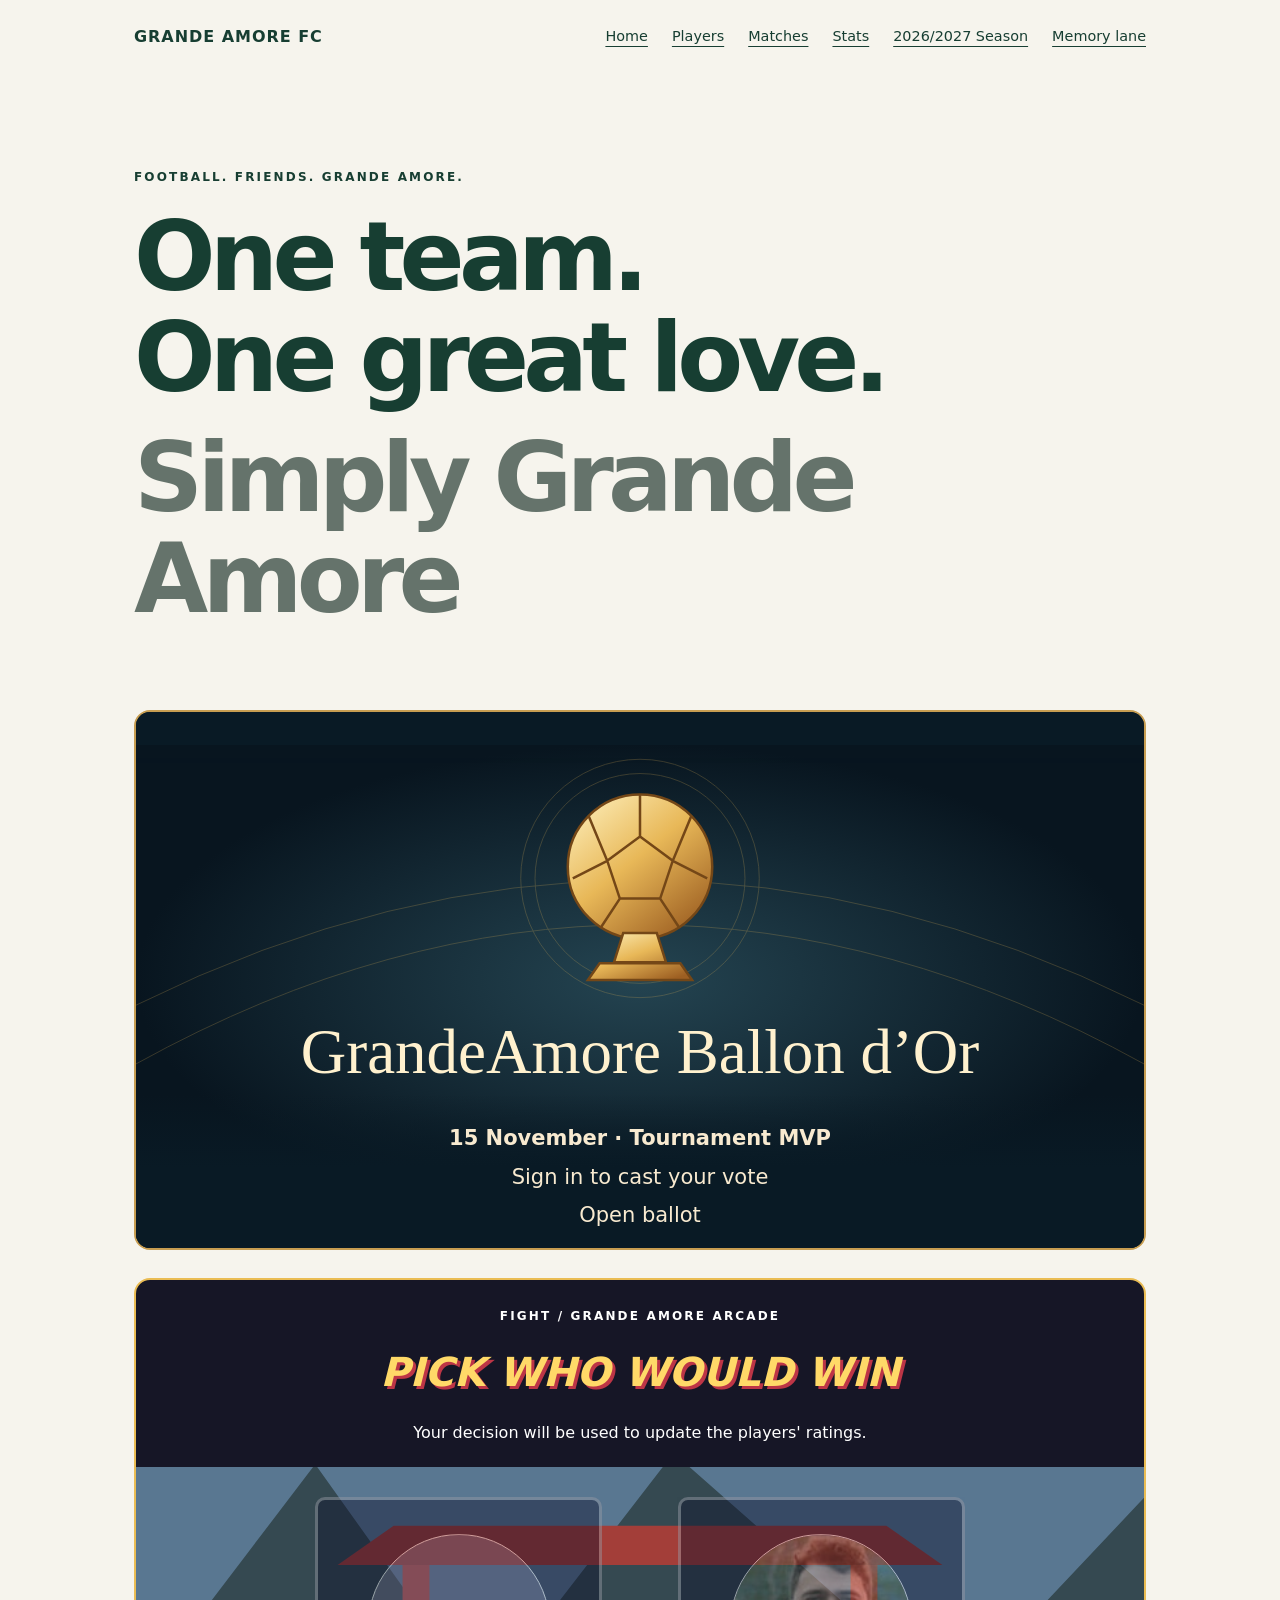
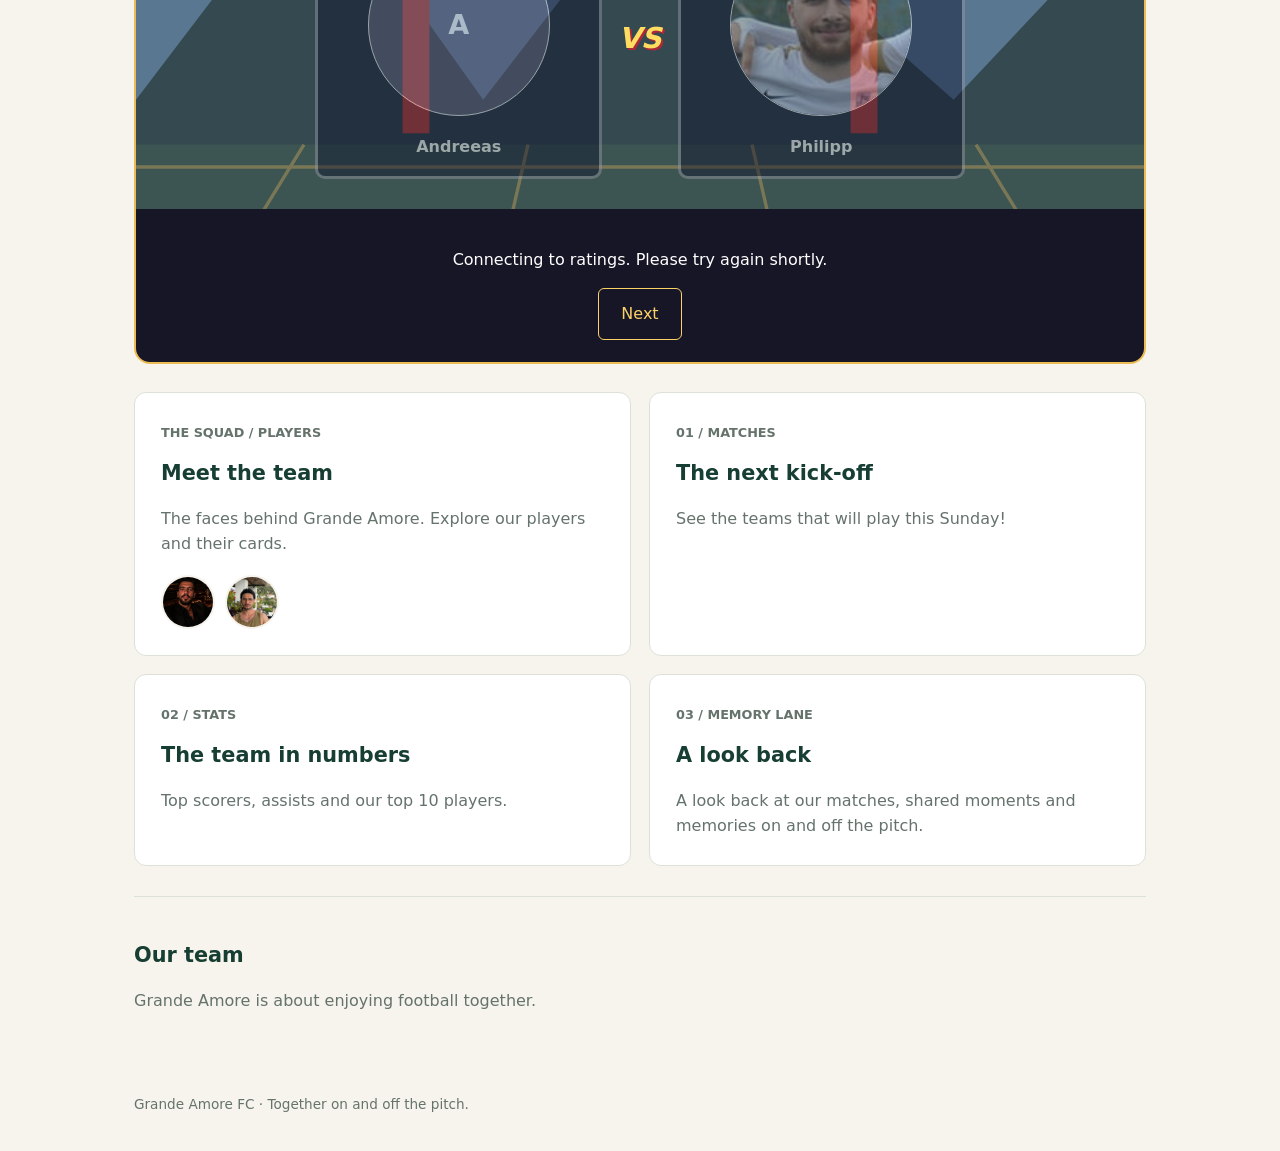
==== index.html @ 07f45f39 "Record November 15 results and apply approved tournament Elo once" ====
<!doctype html>
<html lang="en">
<head>
  <meta charset="utf-8">
  <meta name="viewport" content="width=device-width, initial-scale=1">
  <meta name="description" content="Grande Amore football team — our home for matches, player stats and team news.">
  <title>Grande Amore | Football Team</title>
  <style>
    :root { color-scheme: light; --green: #173e32; --cream: #f6f4ed; --muted: #65736b; }
    * { box-sizing: border-box; }
    body { margin: 0; background: var(--cream); color: var(--green); font-family: system-ui, sans-serif; line-height: 1.6; }
    header, main, footer { max-width: 1060px; margin: auto; padding: 24px; }
    header { display: flex; justify-content: space-between; align-items: center; gap: 20px; }
    .brand { font-weight: 800; letter-spacing: .06em; text-decoration: none; }
    nav { display: flex; gap: 24px; }
    a { color: inherit; text-underline-offset: 5px; }
    nav a { font-size: .9rem; }
    .hero { padding: 70px 0 60px; }
    .eyebrow { text-transform: uppercase; letter-spacing: .18em; font-size: .75rem; font-weight: 700; }
    h1 { font-size: clamp(3rem, 8vw, 6rem); line-height: 1.05; letter-spacing: -.06em; margin: 20px 0; }
    .intro { color: var(--muted); font-size: clamp(3rem, 8vw, 6rem); line-height: 1.05; letter-spacing: -.06em; font-weight: 700; margin: 20px 0; }
    .button { display: inline-block; padding: 12px 22px; background: var(--green); color: white; border-radius: 6px; text-decoration: none; margin-top: 16px; }
    .cards { display: grid; grid-template-columns: repeat(2, minmax(0, 1fr)); gap: 18px; }
    .home-player-photos { display: flex; gap: 10px; margin-top: 18px; }
    .home-player-photos img { width: 54px; height: 54px; border-radius: 50%; object-fit: cover; border: 2px solid var(--cream); }
    article { padding: 26px; background: white; border: 1px solid #dce2d9; border-radius: 12px; scroll-margin-top: 24px; }
    .card-link { display: block; padding: 26px; background: white; border: 1px solid #dce2d9; border-radius: 12px; text-decoration: none; }
    .card-link:hover { border-color: var(--green); }
    .card-link p { color: var(--muted); margin-bottom: 0; }
    h2 { margin: 12px 0; font-size: 1.3rem; }
    article p { color: var(--muted); margin-bottom: 0; }
    .number { font-size: .8rem; font-weight: 700; color: var(--muted); }
    .team { margin-top: 30px; padding: 30px 0; border-top: 1px solid #dce2d9; }
    .team p { color: var(--muted); max-width: 650px; }
    footer { font-size: .85rem; color: var(--muted); padding-top: 10px; padding-bottom: 35px; }
    a:focus-visible { outline: 3px solid #b17f25; outline-offset: 5px; }
    @media (max-width: 650px) { header { flex-direction: column; align-items: flex-start; } .hero { padding: 35px 0; } .cards { grid-template-columns: 1fr; } nav { gap: 20px; } }
    .stats-grid { display: grid; grid-template-columns: repeat(2, minmax(0, 1fr)); gap: 20px; margin-bottom: 50px; }
    .stats-grid > article { min-width: 0; }
    .goals-list { display: grid; gap: 9px; }
    .goal-row.player-card { display: flex; align-items: center; gap: 12px; padding: 10px 14px; border-radius: 10px; text-align: left; }
    .goal-photo { width: 44px; height: 44px; flex-shrink: 0; border-radius: 50%; overflow: hidden; display: grid; place-items: center; background: #ffffff80; font-weight: 700; }
    .goal-photo { grid-template-columns: minmax(0, 1fr); grid-template-rows: minmax(0, 1fr); }
    .goal-photo img { display: block; min-width: 0; min-height: 0; width: 100%; height: 100%; object-fit: cover; }
    .goal-name { min-width: 0; overflow-wrap: anywhere; font-weight: 700; }
    .goal-count { margin-left: auto; white-space: nowrap; font-weight: 700; }
    .mvp-panel { grid-column: 1 / -1; }
    .table-wrap { overflow-x: auto; margin-top: 24px; }
    table { width: 100%; border-collapse: collapse; text-align: left; }
    th { color: var(--muted); font-size: .75rem; text-transform: uppercase; letter-spacing: .06em; }
    th, td { padding: 14px 10px; border-bottom: 1px solid #dce2d9; }
    td .stars { white-space: nowrap; }
    .season-panel { max-width: 592px; margin: 24px 0 50px; padding: 0 12px 12px; background: white; border: 1px solid #dce2d9; border-radius: 12px; }
    .season-table { table-layout: fixed; }
    .season-table th, .season-table td { padding: 10px 6px; }
    .season-table th:first-child { width: 48px; }
    .season-table th:nth-child(2) { width: 192px; }
    .season-table td:nth-child(n+3), .season-table th:nth-child(n+3) { text-align: center; font-variant-numeric: tabular-nums; }
    .season-table td:nth-child(3) { font-weight: 800; }
    .season-table tbody tr:first-child { background: #f6efd9; }
    .season-player { display: flex; align-items: center; gap: 8px; border: 0; padding: 0; background: transparent; color: inherit; font: inherit; font-weight: 700; text-align: left; cursor: pointer; }
    .season-player:hover { text-decoration: underline; text-underline-offset: 4px; }
    .season-player { width: 100%; min-width: 0; }
    .season-player > span:last-child { min-width: 0; overflow-wrap: anywhere; }
    @media (max-width: 650px) {
      .season-panel { padding: 0 6px 10px; }
      .season-table th, .season-table td { padding: 10px 3px; font-size: .75rem; letter-spacing: 0; }
      .season-table th { font-size: .5rem; padding-left: 1px; padding-right: 1px; }
      .season-table th:first-child { width: 10%; }
      .season-table th:nth-child(2) { width: 36%; }
      .season-table th:nth-child(n+3) { width: 13%; }
      .season-table th:nth-child(5) { width: 15%; }
      .season-player { gap: 5px; }
      .season-player .mvp-photo { width: 28px; height: 28px; }
    }
    .elo-adjustment { white-space: nowrap; font-weight: 700; }
    .elo-gain { color: #18743c; }
    .elo-loss { color: #b83232; }
    .elo-neutral { color: #666; }
    .mvp-name { font-weight: 700; }
    .mvp-identity { display: flex; align-items: center; gap: 12px; }
    .mvp-photo { width: 42px; height: 42px; flex-shrink: 0; border-radius: 50%; overflow: hidden; display: grid; place-items: center; background: #d8dfe3; color: #233b34; }
    .mvp-photo { grid-template-columns: minmax(0, 1fr); grid-template-rows: minmax(0, 1fr); }
    .mvp-photo img { display: block; min-width: 0; min-height: 0; width: 100%; height: 100%; object-fit: cover; }
    .mvp-name .legendary-badge { margin: 0 0 0 8px; }
    @media (max-width: 650px) { .stats-grid { grid-template-columns: 1fr; } }
    .match-date { display: inline-block; padding: 8px 14px; border: 1px solid #dce2d9; border-radius: 30px; background: white; font-weight: 700; }
    .match-teams { display: grid; grid-template-columns: repeat(2, minmax(0, 1fr)); gap: 24px; margin: 30px 0 50px; }
    .match-result-caption { padding: 12px 16px; background: white; border: 1px solid #dce2d9; border-radius: 12px 12px 0 0; font-weight: 800; text-align: center; }
    .match-team-figure { margin: 0; min-width: 0; }
    .match-team-figure a, .match-team-figure img { display: block; width: 100%; }
    .match-team-figure img { height: auto; border-radius: 12px; }
    .match-team { --team-color: #f5d478; padding: 0; overflow: hidden; }
    .match-team-2 { --team-color: #a3d7ff; }
    .match-team-3 { --team-color: #f5aaa7; }
    .match-team-4 { --team-color: #d0b6ff; }
    .match-team-heading { padding: 20px 24px; display: grid; grid-template-columns: minmax(0, 1fr) auto minmax(0, 1fr); align-items: center; gap: 12px; border-top: 5px solid var(--team-color); }
    .match-team-heading h2 { margin: 0; }
    .match-points { grid-column: 2; text-align: center; font-size: 1.8rem; font-weight: 800; white-space: nowrap; }
    .match-team-champions .match-team-heading { border-top: 0; }
    .match-champions { padding: 14px 24px; background: var(--team-color); color: #39231f; text-align: center; font-size: 1.35rem; font-weight: 800; letter-spacing: .04em; }
    .match-average { grid-column: 3; justify-self: end; min-width: 0; text-align: right; line-height: 1.4; }
    .match-average .stars { display: inline; margin: 0 6px 0 0; color: #9a7023; }
    .match-average > span:last-child { display: block; font-size: .7rem; color: var(--muted); margin-top: 5px; }
    .match-pitch { position: relative; isolation: isolate; min-height: 560px; padding: 24px 16px; display: flex; flex-direction: column; justify-content: space-between; gap: 20px; color: white; background: repeating-linear-gradient(180deg, #265c43 0, #265c43 70px, #2b654a 70px, #2b654a 140px); }
    .match-pitch::before { content: ''; position: absolute; inset: 12px; border: 1px solid #ffffff60; z-index: -1; }
    .match-pitch::after { content: ''; position: absolute; bottom: 12px; left: 30%; width: 40%; height: 95px; border: 1px solid #ffffff60; border-bottom: 0; z-index: -1; }
    .pitch-center { position: absolute; top: 50%; left: 12px; right: 12px; height: 1px; background: #ffffff60; z-index: -1; }
    .pitch-center::after { content: ''; position: absolute; width: 100px; height: 100px; border: 1px solid #ffffff60; border-radius: 50%; left: 50%; top: 50%; transform: translate(-50%, -50%); }
    .pitch-row { display: flex; justify-content: space-evenly; align-items: flex-start; gap: 6px; }
    .pitch-player { width: 120px; min-width: 0; text-align: center; line-height: 1.25; }
    .match-portrait { display: grid; place-items: center; width: 48px; height: 48px; transform: translateY(-8px) scale(1.56); margin: 0 auto 7px; border: 3px solid var(--metal, #d8dfe3); border-radius: 50%; background: #173e32; font-weight: 800; }
    .match-portrait { padding: 0; color: white; font-family: inherit; }
    .match-portrait:focus-visible { outline: 2px solid white; outline-offset: 3px; }
    .match-photo { position: relative; width: 48px; margin: 0 auto; }
    .match-captain { position: absolute; top: 23px; right: -27px; z-index: 1; width: 23px; padding: 1px 0; border: 2px solid #b28b2c; border-radius: 5px; background: #ffe082; color: #302812; font-size: .7rem; font-weight: 800; line-height: 1.15; pointer-events: none; }
    .match-archive { margin: 0 0 40px; }
    .match-archive h2 { margin-bottom: 12px; }
    .match-archive-figure { margin: 20px 0; overflow-x: auto; }
    .match-archive-figure img { display: block; width: 100%; min-width: 760px; height: auto; border-radius: 12px; }
    .match-archive-lineups { max-width: 800px; margin: 20px 0; overflow-x: auto; }
    .match-archive-lineups .match-teams { grid-template-columns: repeat(2, minmax(0, 1fr)); min-width: 540px; gap: 12px; margin: 0; }
    .match-archive-lineups .match-team-heading { padding: 10px 12px; grid-template-columns: 1fr auto; }
    .match-archive-lineups .match-team-heading h2,
    .match-archive-lineups .match-points { font-size: 1rem; }
    .match-archive-lineups .match-champions { padding: 6px; font-size: .85rem; }
    .match-archive-lineups .match-pitch { min-height: 345px; padding: 20px 12px; gap: 12px; }
    .match-archive-lineups .match-portrait { width: 34px; height: 34px; transform: none; margin-bottom: 4px; }
    .match-archive-lineups .match-player-name { font-size: .72rem; }
    .match-portrait img { width: 100%; height: 100%; object-fit: cover; border-radius: 50%; }
    .match-player-name { display: block; font-size: .8rem; font-weight: 700; overflow-wrap: anywhere; }
    .pitch-player .stars { margin: 5px 0; color: #ffe097; font-size: .75rem; letter-spacing: .03em; white-space: nowrap; }
    .match-position { display: block; color: #e0ece3; font-size: .62rem; }
    @media (max-width: 760px) { .match-teams { grid-template-columns: 1fr; } }
    @media (max-width: 380px) { .match-team-heading { padding: 16px 12px; } .match-average .stars { display: block; } .match-pitch { padding: 24px 10px; } }
    @media (max-width: 650px) {
      header, main, footer { padding-left: 16px; padding-right: 16px; }
      nav { gap: 4px 16px; }
      nav a { display: inline-flex; align-items: center; min-height: 44px; }
      .squad-heading h1 { overflow-wrap: anywhere; }
      .match-team-heading h2 { flex-shrink: 0; }
      .match-average { min-width: 0; }
      .match-average .stars { display: block; margin-right: 0; }
      .pitch-player { flex: 0 1 120px; }
    }
    .memory-gallery { margin: 0 0 40px; background: white; border: 1px solid #dce2d9; border-radius: 16px; overflow: hidden; }
    .memory-frame { width: 100%; border: 0; padding: 0; cursor: zoom-in; background: #10261e; height: clamp(260px, 55vw, 570px); display: flex; align-items: center; justify-content: center; }
    .memory-frame img { width: 100%; height: 100%; object-fit: contain; }
    .memory-gallery figcaption { display: flex; justify-content: space-between; align-items: center; gap: 16px; padding: 20px 24px; }
    .memory-gallery time { font-weight: 700; }
    .memory-source { display: block; color: var(--muted); }
    .memory-controls { display: flex; flex-wrap: wrap; justify-content: center; gap: 12px; padding: 0 16px 24px; }
    .memory-controls button { border: 1px solid #dce2d9; border-radius: 6px; background: var(--cream); color: var(--green); padding: 10px 16px; }
    .visually-hidden { position: absolute; width: 1px; height: 1px; padding: 0; overflow: hidden; clip-path: inset(50%); white-space: nowrap; }
    .ballot { margin-bottom: 28px; border: 2px solid #c79d51; border-radius: 16px; overflow: hidden; background: #091a25; color: #f8ead0; }
    .award-card { display: block; width: 100%; padding: 0; border: 0; color: inherit; background: transparent; text-align: left; cursor: pointer; }
    .award-card img { display: block; width: 100%; }
    .home-feature-stage { aspect-ratio: 2 / 1; position: relative; background: #091a25; }
    .home-feature-stage > .award-card, .home-feature-stage > .feature-video-open { width: 100%; height: 100%; }
    .home-feature-stage img, .home-feature-stage video { display: block; width: 100%; height: 100%; object-fit: contain; }
    .feature-video-open { border: 0; padding: 0; background: #091a25; position: relative; color: #fff; }
    .feature-video-hint { position: absolute; bottom: 10px; left: 12px; background: #091a25dc; padding: 6px 10px; border-radius: 20px; font-size: .75rem; pointer-events: none; }
    .feature-next { position: absolute; bottom: 10px; right: 12px; z-index: 1; border: 1px solid #c79d5160; border-radius: 20px; padding: 6px 12px; background: #091a25dc; color: #f8ead0; font: inherit; font-size: .75rem; }
    .feature-next:hover { background: #173b35; }
    .ballot button:focus-visible { outline: 3px solid #f3cd81; outline-offset: -4px; }
    dialog.reveal-dialog { width: min(1100px, calc(100% - 24px)); max-width: 1100px; background: #091a25; padding: 48px 12px 12px; box-sizing: border-box; }
    .reveal-dialog video { display: block; width: 100%; max-height: calc(100dvh - 100px); }
    .reveal-dialog .close { color: #091a25; z-index: 1; }
    @media (max-width: 650px) {
      .home-feature-stage.showing-players { aspect-ratio: 9 / 16; }
      dialog.reveal-dialog { width: min(calc(100% - 24px), calc((100dvh - 80px) * 9 / 16 + 24px)); }
    }
    dialog.award-results-dialog { width: min(640px, calc(100% - 32px)); padding: 30px; box-sizing: border-box; background: #091a25; color: #f8ead0; }
    .award-results-dialog .close { color: #f8ead0; }
    @media (max-width: 650px) { dialog.award-results-dialog { padding: 24px 18px; } .award-results-dialog .ballot-result-row { gap: 8px; font-size: .85rem; } }
    .ballot-banner img { width: 100%; display: block; }
    .ballot-body { padding: 26px; text-align: center; }
    .ballot-body h2 { font-size: clamp(1.5rem, 4vw, 2rem); }
    .ballot-clock { padding: 16px; margin: 20px 0; background: #ffffff09; border: 1px solid #c79d5140; border-radius: 10px; }
    #ballot-countdown { font-size: clamp(1.3rem, 4vw, 2rem); font-weight: 800; font-variant-numeric: tabular-nums; color: #f3cd81; }
    .ballot-clock p { margin: 8px 0 0; font-size: .85rem; }
    .ballot-teams { display: grid; grid-template-columns: repeat(2, minmax(0, 1fr)); gap: 18px; text-align: left; }
    .ballot-team { border: 1px solid #ffffff25; padding: 16px; border-radius: 12px; }
    .ballot-team h3 { margin: 0 0 14px; border-bottom: 3px solid var(--ballot-color); padding-bottom: 8px; }
    .ballot-candidates { display: grid; gap: 8px; }
    .ballot-candidate { display: flex; align-items: center; gap: 12px; padding: 8px 12px; width: 100%; border: 2px solid transparent; border-radius: 8px; color: inherit; background: #ffffff09; text-align: left; }
    .ballot-candidate[aria-pressed="true"] { border-color: #f3cd81; background: #c79d5125; }
    .ballot-avatar { width: 46px; height: 46px; border-radius: 50%; flex-shrink: 0; display: grid; place-items: center; background: #ffffff18; overflow: hidden; }
    .ballot-avatar img { width: 100%; height: 100%; object-fit: cover; }
    .ballot-candidate:disabled { cursor: default; }
    .ballot-results-toggle { display: block; margin: 20px auto; padding: 10px 16px; border: 1px solid #c79d51; border-radius: 8px; background: transparent; color: #f8ead0; }
    .ballot-result-row { display: grid; grid-template-columns: 46px minmax(0, 1fr) auto; align-items: center; gap: 12px; text-align: left; padding: 12px 0; border-bottom: 1px solid #ffffff18; }
    .ballot-result-bar { display: block; height: 6px; background: #ffffff18; border-radius: 4px; margin-top: 8px; overflow: hidden; }
    .ballot-result-fill { display: block; height: 100%; background: #f3cd81; }
    .ballot .button { background: #f3cd81; color: #091a25; border: 0; }
    .ballot .button:disabled { opacity: .45; cursor: default; }
    @media (max-width: 650px) { .ballot-teams { grid-template-columns: 1fr; } .ballot-body { padding: 18px; } }
    .fight { margin: 0 0 28px; border-radius: 16px; overflow: hidden; background: #161626; color: #fff; border: 2px solid #eabc53; }
    .fight-header, .fight-actions { padding: 22px 26px; text-align: center; }
    .fight-header h2 { font-size: clamp(1.7rem, 5vw, 2.5rem); text-transform: uppercase; font-style: italic; color: #ffd968; text-shadow: 3px 3px #bd3546; }
    .fight-header p { margin-bottom: 0; }
    .arena { background-size: cover; background-position: center; padding: 30px 20px; }
    .fight-options { display: grid; grid-template-columns: 1fr auto 1fr; align-items: center; gap: 16px; max-width: 650px; margin: auto; }
    .fighter { border: 3px solid #fff8; border-radius: 10px; background: #0c102bd9; color: white; padding: 16px; min-width: 0; }
    .fighter[aria-pressed="true"] { border-color: #ffd968; box-shadow: 0 0 25px #ffcc4670; }
    .fighter .portrait { width: min(182px, 100%); height: auto; aspect-ratio: 1; color: white; background: #50516d; }
    .fighter img { width: 100%; height: 100%; border-radius: 50%; object-fit: cover; }
    .fighter-reveal { animation: fighter-reveal 0.4s ease-out both; }
    @keyframes fighter-reveal { from { clip-path: inset(0 0 100% 0); } to { clip-path: inset(0); } }
    @media (prefers-reduced-motion: reduce) { .fighter-reveal { animation: none; } }
    .fighter-name { display: block; font-weight: 800; overflow-wrap: anywhere; }
    .versus { font-size: 1.8rem; font-weight: 900; font-style: italic; color: #ffdd61; text-shadow: 2px 2px #ad2937; }
    .fight .button { border: 1px solid #fbd267; background: #fbd267; color: #20182f; margin-top: 0; }
    .fight-buttons { display: flex; justify-content: center; gap: 12px; flex-wrap: wrap; }
    .fight .fight-skip { background: transparent; color: #fbd267; }
    .fight button:disabled { opacity: .5; cursor: default; }
    #fight-result { background: #17172b; color: white; padding: 28px; border: 2px solid #ffd968; text-align: center; }
    #fight-result::backdrop { background: #10261e80; backdrop-filter: blur(8px); }
    [hidden] { display: none !important; }
    button { font: inherit; cursor: pointer; }
    .squad-heading { margin: 38px 0 24px; }
    .squad-heading h1 { font-size: clamp(2.5rem, 6vw, 4.5rem); }
    .squad-heading p { color: var(--muted); }
    .player-grid { display: grid; grid-template-columns: repeat(auto-fit, minmax(190px, 1fr)); gap: 18px; margin-bottom: 50px; }
    .player-card { --metal: #d8dfe3; --shine: #f6f8fa; --edge: #b0bec5; background: linear-gradient(135deg, var(--shine), var(--metal)); border: 1px solid var(--edge); border-radius: 18px; padding: 22px 16px; text-align: center; color: #233b34; position: relative; overflow: hidden; }
    button.player-card { transition: transform .18s, box-shadow .18s; }
    button.player-card:hover { transform: translateY(-4px); box-shadow: 0 12px 24px #173e3218; }
    .gold { --metal: #e6c467; --shine: #fff4cc; --edge: #c3a04b; }
    .legendary { --metal: #b296dc; --shine: #e9ddfa; --edge: #8964b9; color: #35204e; }
    .legendary .stars { color: #573487; }
    .bronze { --metal: #cd9b79; --shine: #f5ded0; --edge: #ae7956; }
    .player-card .position { font-size: .75rem; font-weight: 800; letter-spacing: .12em; }
    .secondary-position { display: block; font-weight: 500; margin-top: 3px; }
    .portrait { width: 86px; height: 86px; border-radius: 50%; background: #ffffff80; border: 1px solid #ffffff; display: grid; place-items: center; margin: 18px auto; font-size: 1.7rem; font-weight: 800; }
    #player-grid .portrait, #substitutes-grid .portrait { width: 111.8px; height: 111.8px; }
    .portrait, .match-portrait { overflow: hidden; grid-template-columns: minmax(0, 1fr); grid-template-rows: minmax(0, 1fr); }
    .portrait img, .match-portrait img { display: block; min-width: 0; min-height: 0; }
    img[src="players/lucas.jpg"] { object-fit: contain !important; background: white; }
    img[src="players/momo.jpg"] { object-position: 50% 70%; }
    img[src="players/loay.jpg"] { object-position: 50% 75%; }
    :is(.portrait, .match-portrait, .mvp-photo, .goal-photo, .ballot-avatar) img[src="players/loay.jpg"] { transform: scale(1.25); transform-origin: 50% 50%; }
    .player-name { display: block; font-size: 1.1rem; font-weight: 800; overflow-wrap: anywhere; }
    .player-title { display: block; margin-top: 6px; font-size: .85rem; font-style: italic; }
    .stars { display: block; color: #385749; letter-spacing: .13em; margin: 8px 0; }
    .star { position: relative; display: inline-block; }
    .star.full::after, .star.half::after { content: '★'; position: absolute; left: 0; top: 0; overflow: hidden; width: 100%; }
    .star.half::after { width: 50%; }
    .tier { display: block; font-size: .68rem; letter-spacing: .14em; text-transform: uppercase; opacity: .7; }
    .legendary-badge { display: inline-block; margin-top: 12px; padding: 4px 12px; border: 1px solid #7959ad; border-radius: 20px; background: #eee5ff; color: #573487; font-size: .72rem; font-weight: 800; letter-spacing: .07em; }
    dialog { border: 0; padding: 0; border-radius: 22px; width: min(420px, calc(100% - 32px)); max-height: calc(100dvh - 32px); overflow: auto; background: transparent; box-shadow: 0 25px 90px #0005; }
    dialog::backdrop { background: #10261e80; backdrop-filter: blur(8px); }
    #memory-lightbox { width: calc(100% - 32px); max-width: 1500px; background: #10261e; color: white; padding: 48px 12px 12px; }
    #memory-large { display: block; width: 100%; height: calc(100dvh - 150px); object-fit: contain; }
    #memory-large-date { margin: 12px 0 0; text-align: center; }
    #memory-close { color: #10261e; }
    dialog .player-card { padding: 35px 28px; }
    dialog .portrait { width: 180px; height: 180px; font-size: 2.4rem; }
    dialog .player-name { font-size: 1.7rem; }
    .close { position: absolute; right: 14px; top: 12px; width: 36px; height: 36px; border: 0; border-radius: 50%; background: #ffffff90; font-size: 1.3rem; }
    .fun-stats { border-top: 1px solid #233b3425; margin-top: 24px; padding-top: 16px; }
    .stat { display: flex; align-items: center; justify-content: space-between; gap: 12px; font-size: .9rem; text-align: left; }
    .stat .stars { white-space: nowrap; font-size: .85rem; letter-spacing: .03em; }
    .small-note { font-size: .75rem; opacity: .7; }
    body.modal-open { overflow: hidden; }
    nav { flex-wrap: wrap; }
    button:focus-visible { outline: 3px solid #b17f25; outline-offset: 4px; }
    @media (prefers-reduced-motion: reduce) { button.player-card { transition: none; } }
    #ballot-preview { width: min(900px, calc(100% - 24px)); max-height: 85dvh; box-sizing: border-box; overflow: auto; padding: 32px; background: #091a25; color: #f8ead0; }
    #ballot-preview .close { color: #f8ead0; }
    #ballot-confirm-dialog { background: #10261e; color: #f8ead0; padding: 28px; max-width: calc(100% - 32px); box-sizing: border-box; }
    #ballot-preview .ballot-candidate:disabled { opacity: .8; }
    @media(max-width:650px) { #ballot-preview { padding: 24px 16px; } }
  </style>
  <link rel="stylesheet" href="local-accounts.css?v=original-url-1">
</head>
<body>
  <header>
    <a class="brand" href="#home">GRANDE AMORE FC</a>
    <nav aria-label="Main navigation"><a href="#home">Home</a><a href="#players">Players</a><a href="#matches">Matches</a><a href="#stats">Stats</a><a href="#season-2026-2027">2026/2027 Season</a><a href="#memory-lane">Memory lane</a><button id="account-entry" type="button" hidden>Sign in</button></nav>
  </header>
  <dialog id="account-dialog" aria-labelledby="account-title"></dialog>
  <main>
    <div id="home-view"><span id="home"></span>
    <section class="hero" aria-labelledby="welcome">
      <div class="eyebrow">Football. Friends. Grande Amore.</div>
      <h1 id="welcome">One team.<br>One great love.</h1>
      <p class="intro">Simply Grande Amore</p>
    </section>
    <div id="november-mvp-preview"></div>
    <section class="fight" aria-labelledby="fight-title">
      <div class="fight-header"><span class="eyebrow">Fight / Grande Amore Arcade</span><h2 id="fight-title">Pick who would win</h2><p>Your decision will be used to update the players' ratings.</p></div>
      <div class="arena" id="fight-arena"><div id="fight-options" class="fight-options"></div></div>
      <div class="fight-actions"><p id="fight-selection" aria-live="polite">Choose your fighter.</p><div class="fight-buttons"><button class="button fight-skip" id="fight-skip" type="button">Next</button></div></div>
    </section>
    <div class="cards">
      <a class="card-link" href="#players"><span class="number">THE SQUAD / PLAYERS</span><h2>Meet the team</h2><p>The faces behind Grande Amore. Explore our players and their cards.</p><div class="home-player-photos" id="home-player-photos"></div></a>
      <a class="card-link" href="#matches"><span class="number">01 / MATCHES</span><h2>The next kick-off</h2><p>See the teams that will play this Sunday!</p></a>
      <a class="card-link" href="#stats"><span class="number">02 / STATS</span><h2>The team in numbers</h2><p>Top scorers, assists and our top 10 players.</p></a>
      <a class="card-link" href="#memory-lane"><span class="number">03 / MEMORY LANE</span><h2>A look back</h2><p>A look back at our matches, shared moments and memories on and off the pitch.</p></a>
    </div>
    <section class="team" id="team" aria-labelledby="about"><h2 id="about">Our team</h2><p>Grande Amore is about enjoying football together.</p></section>
    </div>
    <section id="players-view" hidden aria-labelledby="players-title">
      <div class="squad-heading"><div class="eyebrow">Grande Amore FC / The squad</div><h1 id="players-title">Meet the players.</h1><p id="squad-summary">Our players. One team.</p><p class="small-note">Bronze: below 2.5★ · Silver: 2.5–below 3.75★ · Gold: 3.75–5★<br>✦ Reaching 5★ earns Legendary status. Existing Legendary honors remain.</p></div>
      <div class="player-grid" id="player-grid"></div>
      <button class="button" id="substitutes-toggle" type="button" aria-expanded="false" aria-controls="substitutes-section">Show substitutes</button>
      <div id="substitutes-section" hidden><h2>Substitutes</h2><div class="player-grid" id="substitutes-grid"></div></div>
    </section>
    <section id="matches-view" hidden aria-labelledby="matches-title">
      <div class="squad-heading"><div class="eyebrow">Grande Amore FC / Matches</div><h1 id="matches-title">Tournament</h1><time class="match-date" datetime="2026-11-15">Sunday · 15 November 2026</time></div>
      <div class="match-teams" id="november-15-teams">
        <figure class="match-team-figure"><figcaption class="match-result-caption">Team 1 · 4 pts</figcaption><a href="assets/teams/2026-11-15/team-1.png" aria-label="Open Team 1 figure"><img src="assets/teams/2026-11-15/team-1.png" width="680" height="995" alt="Team 1, captain Loay: Shahrom, Loay, Iacob, Darius, Giorgios, Teodor, Hay"></a></figure>
        <figure class="match-team-figure"><figcaption class="match-result-caption">Team 2 · 4 pts</figcaption><a href="assets/teams/2026-11-15/team-2.png" aria-label="Open Team 2 figure"><img src="assets/teams/2026-11-15/team-2.png" width="680" height="995" alt="Team 2, captain Daniel: Philipp, Daniel, Steve Alex, Takunda, Ado, Danilo, Lucas"></a></figure>
        <figure class="match-team-figure"><figcaption class="match-result-caption">Team 3 · Champions · 7 pts</figcaption><a href="assets/teams/2026-11-15/team-3.png" aria-label="Open Team 3 figure"><img src="assets/teams/2026-11-15/team-3.png" width="680" height="995" alt="Team 3, captain Davide Polli: Vadim, fabian, Andreeas, Davide Polli, Nikita, Baraa, Laurenz"></a></figure>
        <figure class="match-team-figure"><figcaption class="match-result-caption">Team 4 · 1 pts</figcaption><a href="assets/teams/2026-11-15/team-4.png" aria-label="Open Team 4 figure"><img src="assets/teams/2026-11-15/team-4.png" width="680" height="995" alt="Team 4, captain Samu: Obaida, Alexandros, Momo, Alex (Samuel), Mostafa, Jack, Samu"></a></figure>
      </div>
      <section class="match-archive" aria-labelledby="match-archive-nov8-title">
        <h2 id="match-archive-nov8-title">Previous tournament</h2>
        <time class="match-date" datetime="2026-11-08">Sunday · 8 November 2026</time>
      <div id="november-8-teams" class="match-teams"></div>
      <div id="november-8-bench" aria-label="Bench"></div>
      </section>
      <section class="match-archive" aria-labelledby="match-archive-nov1-title">
        <h2 id="match-archive-nov1-title">Previous match</h2>
        <time class="match-date" datetime="2026-11-01">Sunday · 1 November 2026</time>
        <div class="match-archive-lineups">
          <div id="match-teams" class="match-teams"></div>
        </div>
      </section>
      <section class="match-archive" aria-labelledby="match-archive-25-title">
        <h2 id="match-archive-25-title">Previous tournament</h2>
        <time class="match-date" datetime="2026-10-25">Sunday · 25 October 2026</time>
        <figure class="match-archive-figure"><img src="assets/tournament-2026-10-25.png" width="1600" height="650" loading="lazy" alt="25 October lineups in finishing order: Champions Team 1, 7 points; Team 4, 6 points; Team 3, 4 points; Team 2, 0 points."></figure>
      </section>
      <section class="match-archive" aria-labelledby="match-archive-18-title">
        <h2 id="match-archive-18-title">Previous tournament</h2>
        <time class="match-date" datetime="2026-10-18">Sunday · 18 October 2026</time>
        <figure class="match-archive-figure"><img src="assets/tournament-2026-10-18.png" width="1600" height="650" loading="lazy" alt="18 October lineups: Champions Team 4, 7 points; Team 2, 4 points; Team 1, 3 points; Team 3, 3 points."></figure>
      </section>
      <section class="match-archive" aria-labelledby="match-archive-title">
        <h2 id="match-archive-title">Previous tournament</h2>
        <time class="match-date" datetime="2026-10-11">Sunday · 11 October 2026</time>
        <figure class="match-archive-figure"><img src="assets/tournament-2026-10-11.png" width="1600" height="650" loading="lazy" alt="11 October lineups, ordered by finish: Champions Team 3, 7 points; Team 4, 4 points; Team 1, 3 points; Team 2, 3 points."></figure>
      </section>
    </section>
    <section id="memory-lane-view" hidden aria-labelledby="memory-lane-title">
      <div class="squad-heading"><div class="eyebrow">Grande Amore FC / Memory lane</div><h1 id="memory-lane-title">A look back.</h1><p>Our matches, shared moments and memories on and off the pitch.</p></div>
      <figure class="memory-gallery" aria-label="Team memories slideshow">
        <button type="button" class="memory-frame" id="memory-open" aria-label="Enlarge this photo" aria-haspopup="dialog"><img id="memory-image" alt="Grande Amore team memory"></button>
        <figcaption><div><time id="memory-date"></time><span class="small-note memory-source">Date from filename</span></div><span id="memory-count"></span></figcaption>
        <div class="memory-controls"><button type="button" id="memory-prev" aria-label="Previous photo">← Previous</button><button type="button" id="memory-pause">Pause slideshow</button><button type="button" id="memory-next" aria-label="Next photo">Next →</button></div>
      </figure>
    </section>
    <section id="season-view" hidden aria-labelledby="season-title">
      <div class="squad-heading"><div class="eyebrow">Grande Amore FC / Season standings</div><h1 id="season-title">2026/2027 Season</h1><p>Every point. Every goal. Every assist.</p></div>
      <div class="season-panel"><div class="table-wrap" tabindex="0" role="region" aria-label="Season standings" ><table class="season-table" aria-describedby="season-method"><thead><tr><th scope="col">Rank</th><th scope="col">Player</th><th scope="col">Pts</th><th scope="col">Goals</th><th scope="col">Assists</th><th scope="col">MP</th></tr></thead><tbody id="season-list"></tbody></table></div><p class="small-note" id="season-method">Ordered by points, then goals, then assists. Players equal on all three share a rank. MP = matches played.</p></div>
    </section>
    <section id="stats-view" hidden aria-labelledby="stats-title">
      <div class="squad-heading"><div class="eyebrow">Grande Amore FC / Stats</div><h1 id="stats-title">Every contribution counts.</h1><p>Goals, assists and the players making a difference.</p></div>
      <div class="stats-grid">
        <article><span class="number">01 / GOALS</span><h2>Top Scorer</h2><div id="goals-list" class="goals-list" aria-label="Goals leaderboard"></div><button class="button" id="goals-toggle" type="button" aria-controls="goals-list" aria-expanded="false">Show top 20</button></article>
        <article><span class="number">02 / PLAYMAKERS</span><h2>Assists</h2><div id="assists-list" class="goals-list" aria-label="Assists leaderboard"></div><button class="button" id="assists-toggle" type="button" aria-controls="assists-list" aria-expanded="false">Show top 20</button></article>
        <article class="mvp-panel"><span class="number">03 / MVP</span><h2 id="mvp-title">Grande Amore top 10</h2><p class="small-note" id="mvp-method">Based on current Elo. Equal Elo scores share a rank; ties use original roster order. 15 November tournament adjustments appear beside Elo: green gains, red losses, grey zero. Legendary status does not affect ranking.</p><div class="table-wrap"><table aria-describedby="mvp-method"><thead><tr><th scope="col">Rank</th><th scope="col">Player</th><th scope="col">Position</th><th scope="col">Rating</th><th scope="col">Elo</th></tr></thead><tbody id="mvp-list"></tbody></table></div><button class="button" id="mvp-toggle" type="button" aria-controls="mvp-list" aria-expanded="false">Show top 20</button></article>
      </div>
    </section>
  </main>
<dialog id="memory-lightbox" aria-label="Enlarged team photo"><button class="close" id="memory-close" type="button" aria-label="Close enlarged photo">×</button><img id="memory-large" alt=""><p id="memory-large-date"></p></dialog>
  <dialog id="player-dialog" aria-labelledby="detail-name"><div id="player-detail"></div></dialog>

  <dialog id="fight-confirm-dialog" aria-labelledby="fight-confirm-text" style="background:#17172b;color:white;padding:28px;border:2px solid #ffd968;text-align:center"><h2 id="fight-confirm-text" role="status">Saving your vote…</h2></dialog>
  <footer>Grande Amore FC · Together on and off the pitch.</footer>
<script src="config.js?v=original-url-1"></script>
<script src="placement-preview.js"></script>
<script src="players.js?v=20261115-alex-samuel"></script>
<script src="goals.js?v=20261109-nov8-contributions"></script>
<script src="matches.js?v=20261115-results"></script>
<script src="season.js?v=20261115-results"></script>
<script src="memories.js"></script>

<script src="fight.js?v=20261115-duel-squad-inca"></script>
<script src="local-accounts.js?v=20261115-mvp-signin"></script>
<script src="mvp-november15.js?v=20261115-account-votes" defer></script>
</body>
</html>
---- local-accounts.css ----
#account-entry {
  padding: 6px 0;
  white-space: nowrap;
  border: 0;
  background: transparent;
  color: var(--green);
  font-size: .875rem;
  font-weight: 700;
}
#account-entry:hover { text-decoration: underline; }
#account-dialog { width: min(440px, 92vw); max-height: 90dvh; padding: 22px; overflow: auto; }
#account-dialog::backdrop { background: #11251dbb; }
#account-dialog form, #account-dialog label { display: grid; gap: 8px; }
#account-dialog form { gap: 14px; }
#account-dialog input:not([type=range]), #account-dialog select { min-width: 0; width: 100%; padding: 8px; }
#account-dialog button { cursor: pointer; padding: 8px 12px; }
#account-dialog button { margin: 4px 4px 4px 0; }
#account-dialog .crop-preview { display: block; width: 210px; height: 210px; border-radius: 50%; touch-action: none; cursor: grab; background: #233b34; }
#account-dialog .claim-match { display: flex; align-items: center; gap: 8px; width: 100%; }
#account-dialog .claim-match img { width: 36px; height: 36px; border-radius: 50%; object-fit: cover; }

#account-dialog .card-action {
  padding: 4px 6px;
  border: 0;
  background: transparent;
  color: inherit;
  font: inherit;
  text-decoration: underline;
  text-underline-offset: 3px;
}
#account-dialog .position-picker:not([hidden]) { display: flex; justify-content: center; gap: 6px; }
#account-dialog .position-picker button {
  width: 42px; height: 42px; padding: 0; border-radius: 50%;
  border: 1px solid #476359; background: transparent; color: #233b34;
}
#account-dialog .position-picker button[aria-pressed=true] { background: #233b34; color: white; }
#account-dialog .editing-card .stat { align-items: center; gap: 4px; }
#account-dialog .joke-stars { display: inline-flex; flex-shrink: 0; }
#account-dialog .joke-stars .card-action { padding: 4px 1px; margin: 0; text-decoration: none; font-size: 1.1rem; }
#account-dialog .photo-action { display: block; margin: 4px auto; }
#account-dialog .photo-action .portrait { margin: 0; }
#account-dialog .crop-preview { margin: 8px auto; }

#account-dialog label[hidden] { display: none; }

#account-dialog .google-sign-in {
  display: flex;
  align-items: center;
  justify-content: center;
  gap: 12px;
  min-height: 44px;
  padding: 0 16px;
  border: 1px solid #747775;
  border-radius: 24px;
  background: #fff;
  color: #1f1f1f;
  font-size: .9375rem;
  font-weight: 600;
  text-decoration: none;
}
#account-dialog .google-sign-in:hover { background: #f5f8ff; }
#account-dialog .google-sign-in:focus-visible { outline: 2px solid #1a73e8; outline-offset: 3px; }
#account-dialog .google-sign-in img { width: 18px; height: 18px; }

#account-dialog { background: #10261e; color: #fff; }
#account-dialog .joke-stars [aria-label$="starting stars"] { padding-inline: 6px; }
#account-dialog .joke-stars [aria-label$="starting stars"][aria-pressed="true"] {
  background: #233b34;
  color: white;
  border-radius: 6px;
}

#account-dialog .profile-season-open {
  position: absolute;
  inset: 0;
  z-index: 1;
  width: 100%;
  margin: 0;
  border: 0;
  border-radius: inherit;
  background: transparent;
  color: transparent;
}
#account-dialog .profile-season-open:focus-visible { outline-offset: -5px; }
#account-dialog .profile-season-open + .card-action { position: relative; z-index: 2; }
#account-dialog.profile-season-dialog::backdrop { backdrop-filter: blur(7px); }
#account-dialog .profile-season { text-align: start; padding: 22px; }
.profile-season-totals { display: flex; flex-wrap: wrap; gap: 12px; }
.profile-season-totals strong, .profile-season-current { background: #fff9; }
.profile-season-totals strong { padding: 6px 12px; border-radius: 8px; }
.profile-season-table { width: 100%; border-collapse: collapse; }
.profile-season-table th, .profile-season-table td { padding: 5px; border-bottom: 1px solid #233b3430; }
.profile-season-current { font-weight: 800; }
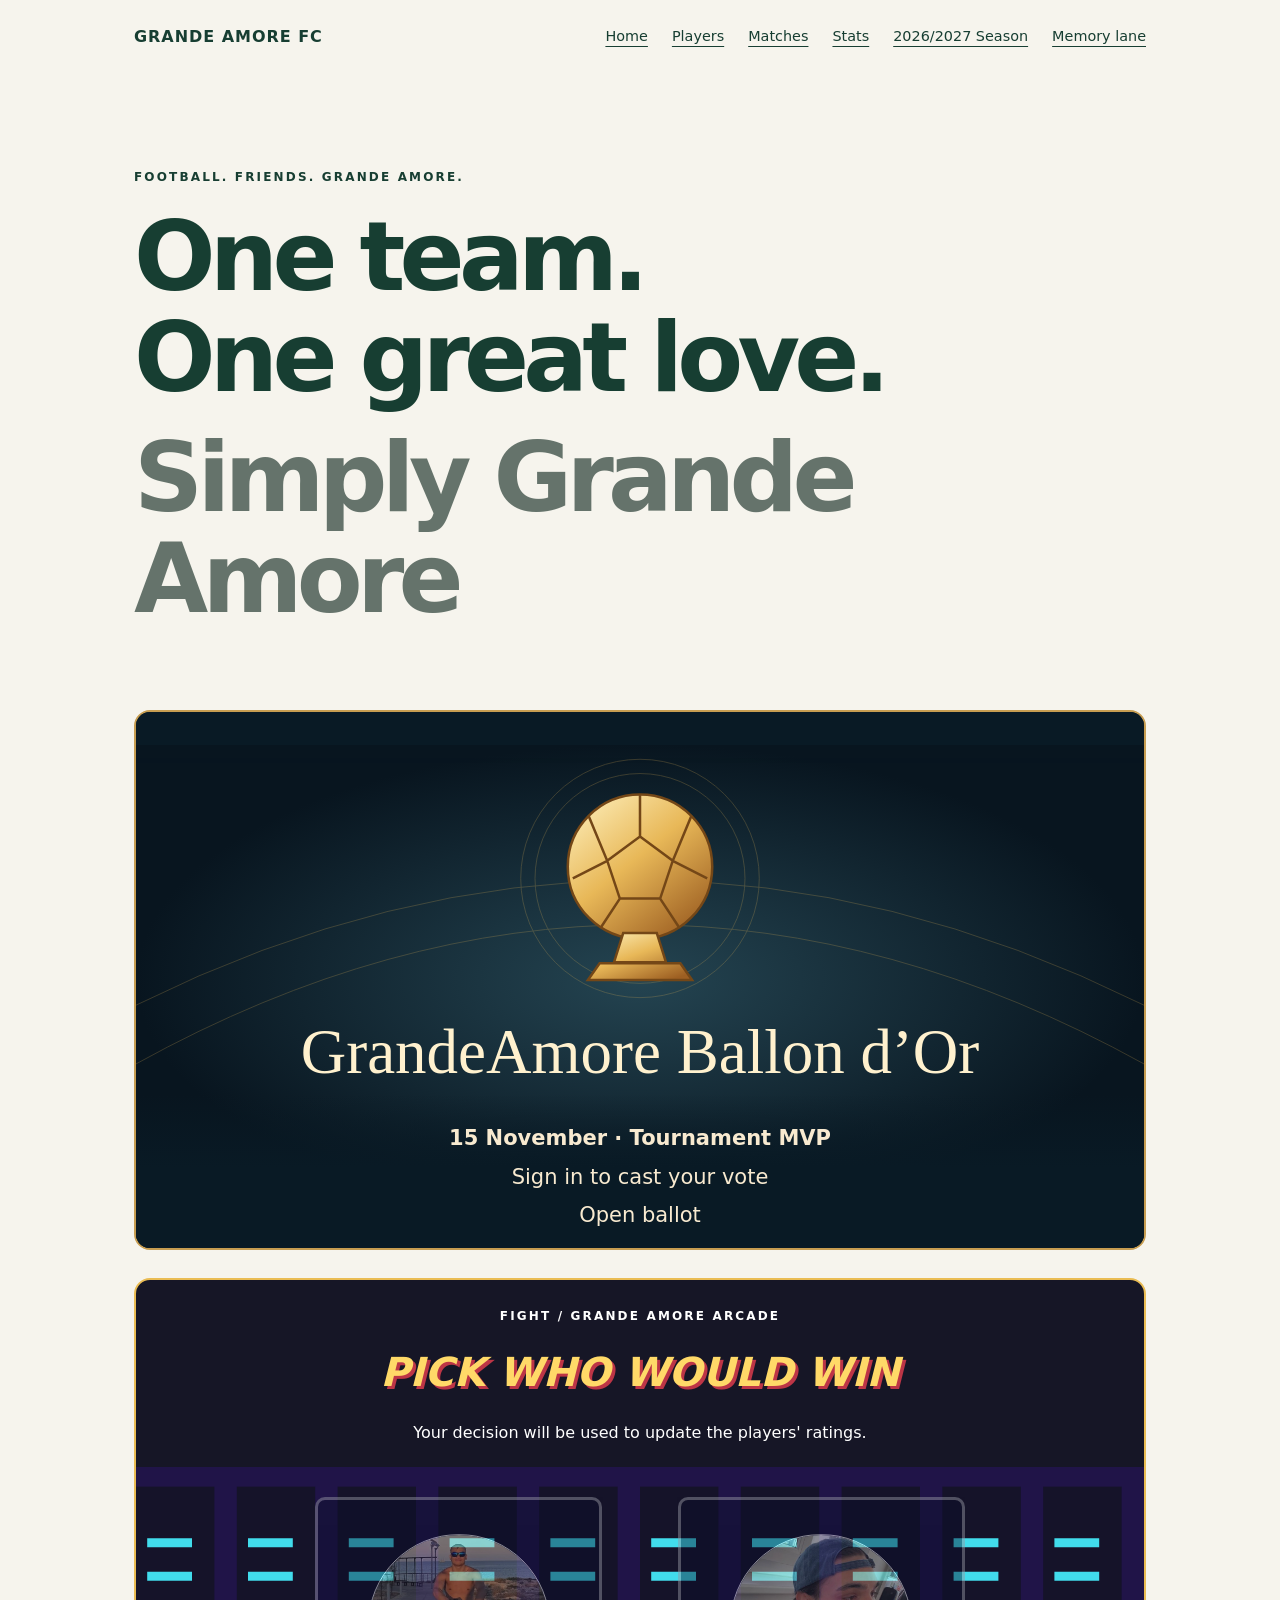
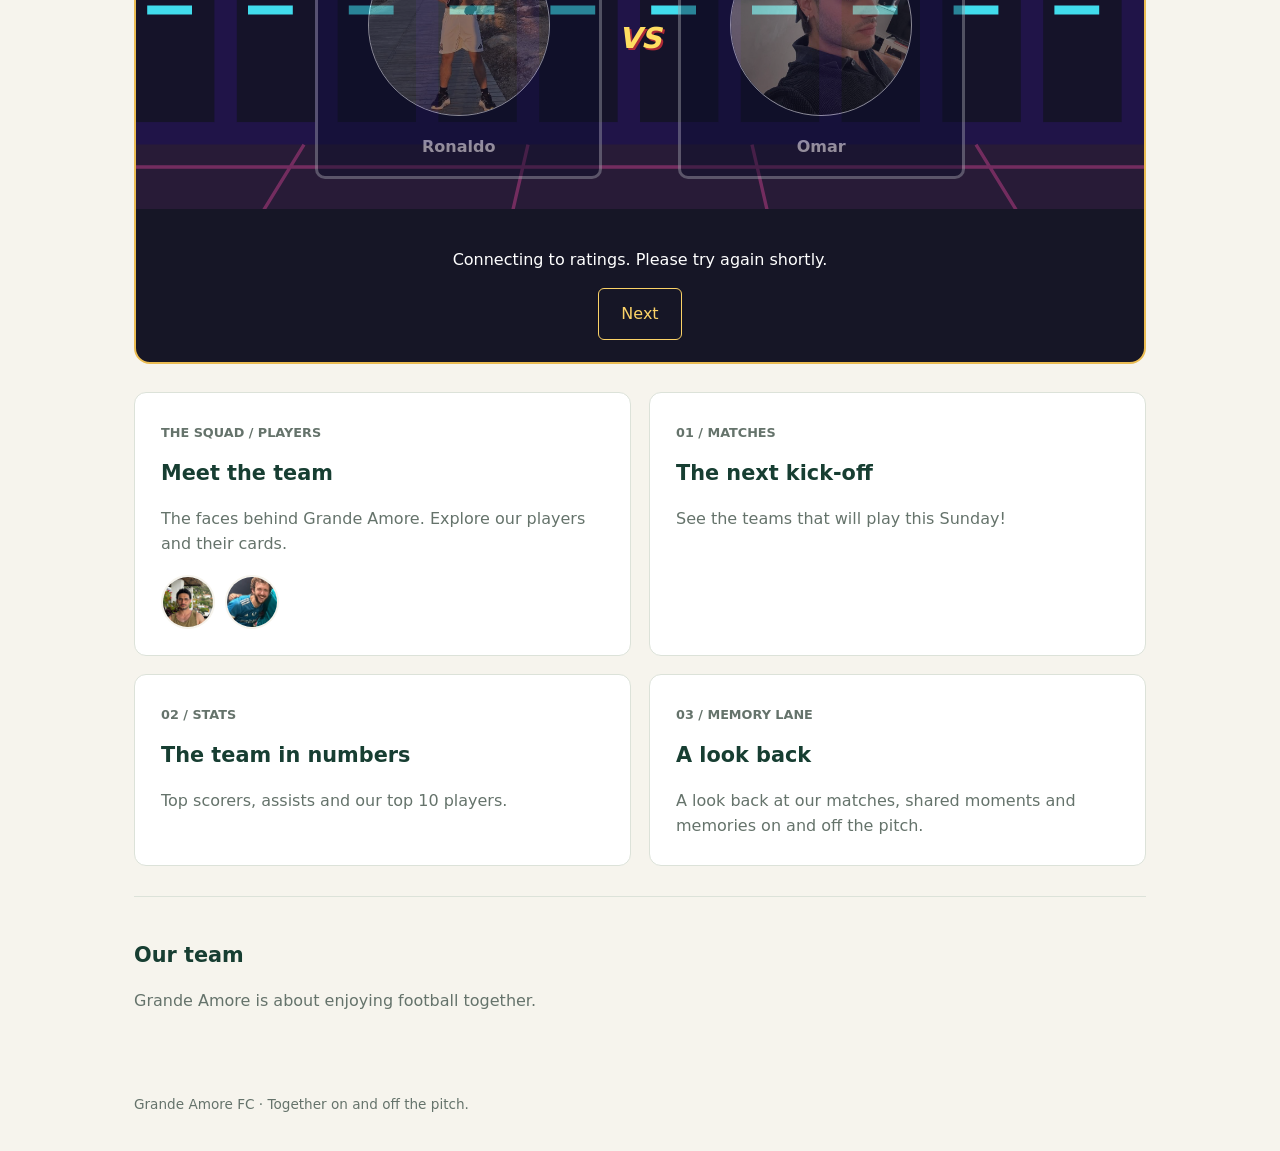
==== commit 1f048748: "Add Takunda and Laurenz photos to cards and team figures" ====
--- a/index.html
+++ b/index.html
@@ -310,8 +310,8 @@
       <div class="squad-heading"><div class="eyebrow">Grande Amore FC / Matches</div><h1 id="matches-title">Tournament</h1><time class="match-date" datetime="2026-11-15">Sunday · 15 November 2026</time></div>
       <div class="match-teams" id="november-15-teams">
         <figure class="match-team-figure"><figcaption class="match-result-caption">Team 1 · 4 pts</figcaption><a href="assets/teams/2026-11-15/team-1.png" aria-label="Open Team 1 figure"><img src="assets/teams/2026-11-15/team-1.png" width="680" height="995" alt="Team 1, captain Loay: Shahrom, Loay, Iacob, Darius, Giorgios, Teodor, Hay"></a></figure>
-        <figure class="match-team-figure"><figcaption class="match-result-caption">Team 2 · 4 pts</figcaption><a href="assets/teams/2026-11-15/team-2.png" aria-label="Open Team 2 figure"><img src="assets/teams/2026-11-15/team-2.png" width="680" height="995" alt="Team 2, captain Daniel: Philipp, Daniel, Steve Alex, Takunda, Ado, Danilo, Lucas"></a></figure>
-        <figure class="match-team-figure"><figcaption class="match-result-caption">Team 3 · Champions · 7 pts</figcaption><a href="assets/teams/2026-11-15/team-3.png" aria-label="Open Team 3 figure"><img src="assets/teams/2026-11-15/team-3.png" width="680" height="995" alt="Team 3, captain Davide Polli: Vadim, fabian, Andreeas, Davide Polli, Nikita, Baraa, Laurenz"></a></figure>
+        <figure class="match-team-figure"><figcaption class="match-result-caption">Team 2 · 4 pts</figcaption><a href="assets/teams/2026-11-15/team-2.png?v=20261115-newphotos" aria-label="Open Team 2 figure"><img src="assets/teams/2026-11-15/team-2.png?v=20261115-newphotos" width="680" height="995" alt="Team 2, captain Daniel: Philipp, Daniel, Steve Alex, Takunda, Ado, Danilo, Lucas"></a></figure>
+        <figure class="match-team-figure"><figcaption class="match-result-caption">Team 3 · Champions · 7 pts</figcaption><a href="assets/teams/2026-11-15/team-3.png?v=20261115-newphotos" aria-label="Open Team 3 figure"><img src="assets/teams/2026-11-15/team-3.png?v=20261115-newphotos" width="680" height="995" alt="Team 3, captain Davide Polli: Vadim, fabian, Andreeas, Davide Polli, Nikita, Baraa, Laurenz"></a></figure>
         <figure class="match-team-figure"><figcaption class="match-result-caption">Team 4 · 1 pts</figcaption><a href="assets/teams/2026-11-15/team-4.png" aria-label="Open Team 4 figure"><img src="assets/teams/2026-11-15/team-4.png" width="680" height="995" alt="Team 4, captain Samu: Obaida, Alexandros, Momo, Alex (Samuel), Mostafa, Jack, Samu"></a></figure>
       </div>
       <section class="match-archive" aria-labelledby="match-archive-nov8-title">
@@ -371,7 +371,7 @@
   <footer>Grande Amore FC · Together on and off the pitch.</footer>
 <script src="config.js?v=original-url-1"></script>
 <script src="placement-preview.js"></script>
-<script src="players.js?v=20261115-alex-samuel"></script>
+<script src="players.js?v=20261115-takunda-laurenz-photos"></script>
 <script src="goals.js?v=20261109-nov8-contributions"></script>
 <script src="matches.js?v=20261115-results"></script>
 <script src="season.js?v=20261115-results"></script>
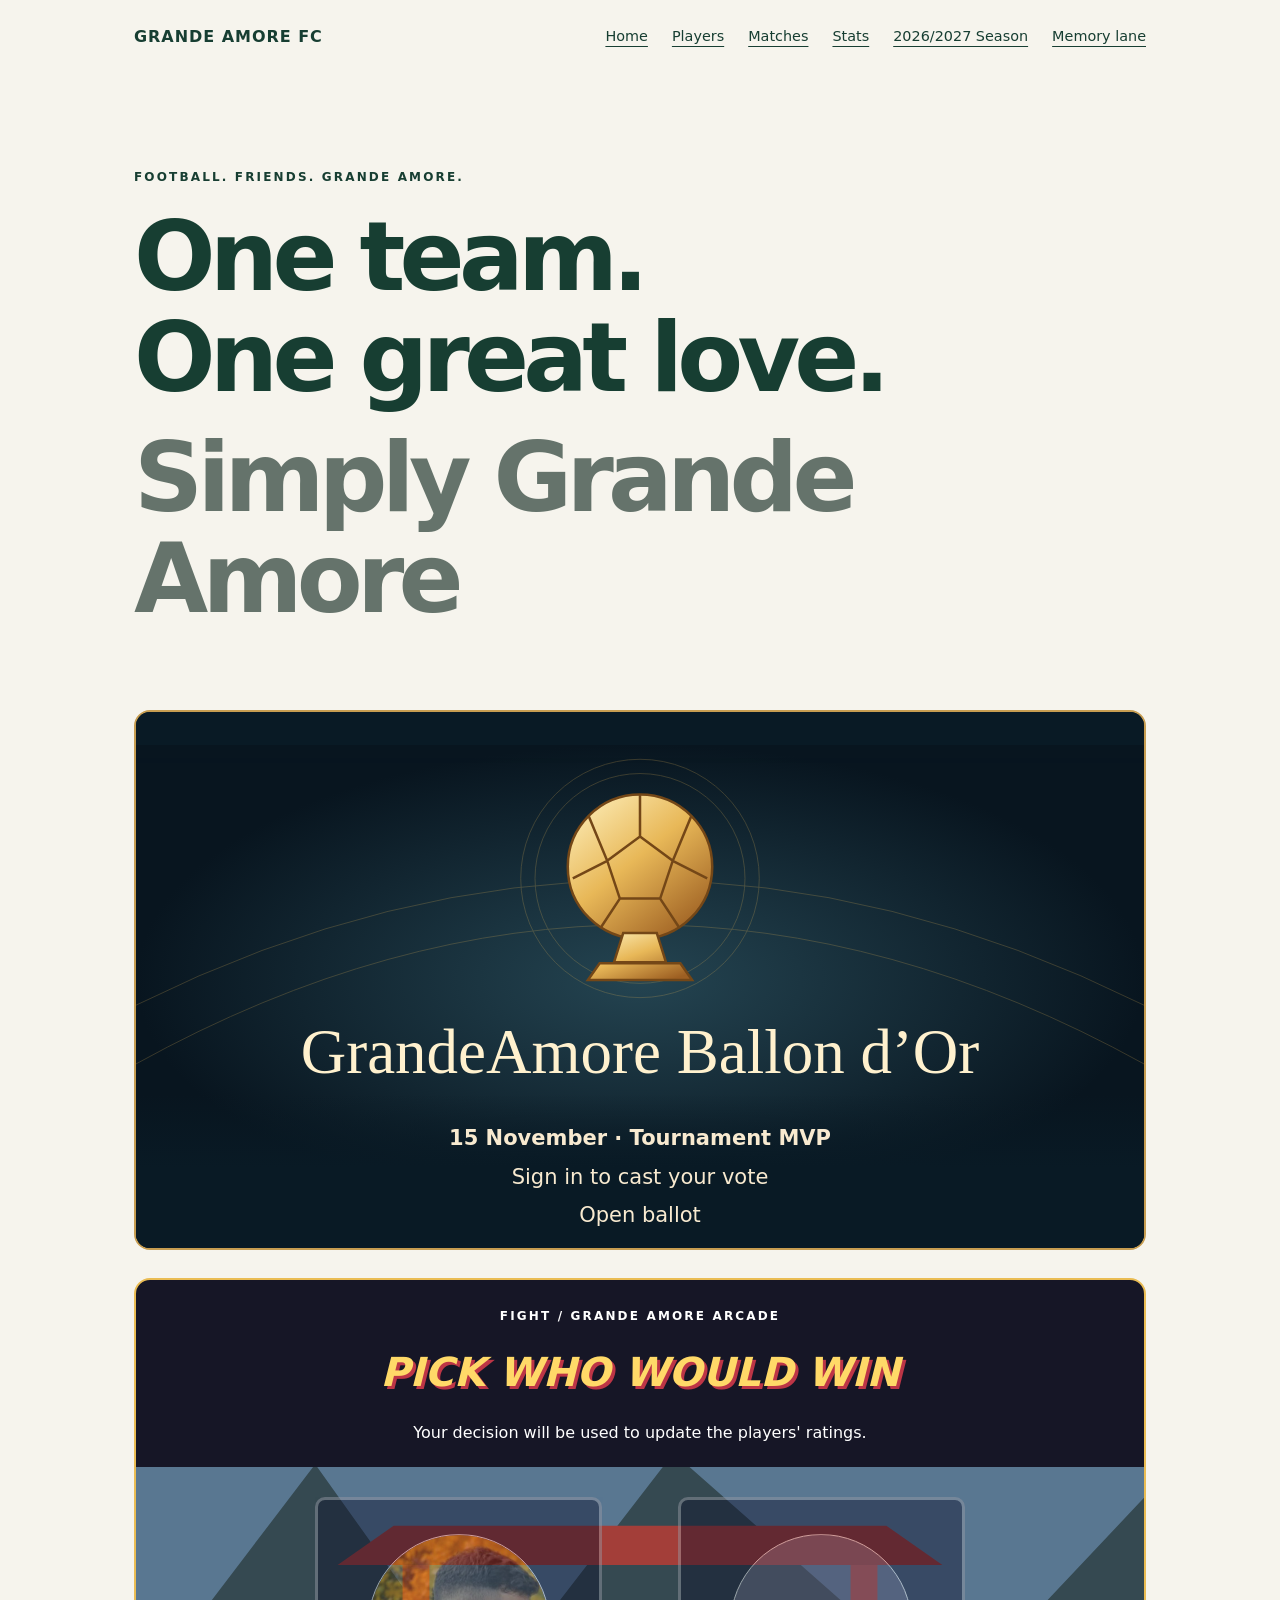
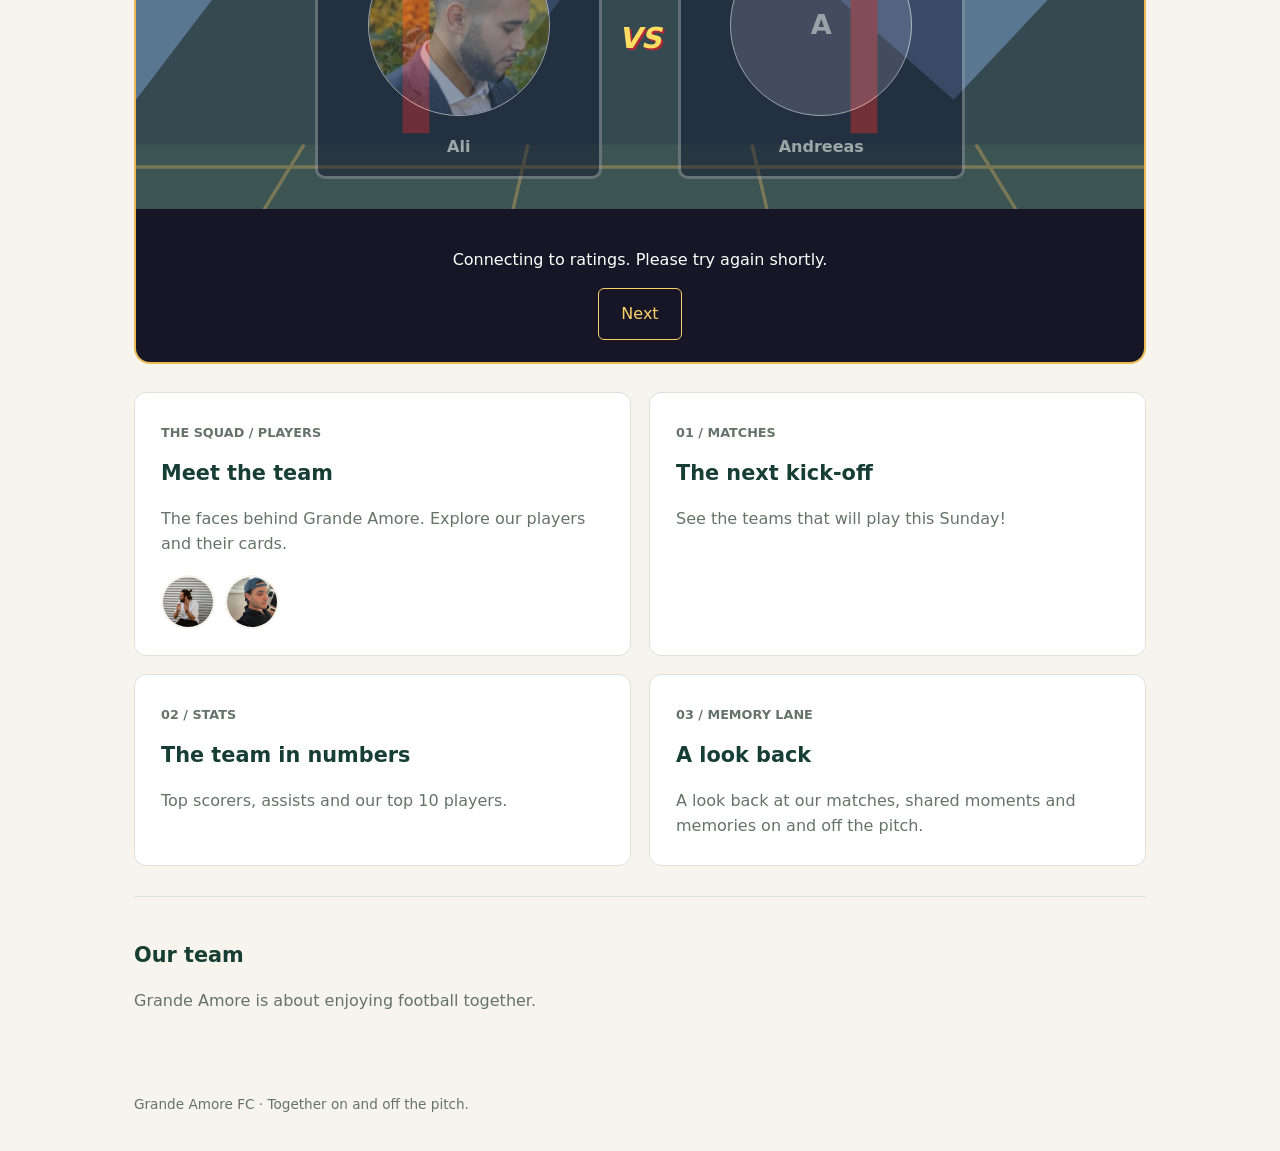
==== commit 6b05d522: "Add confirmed November 15 goals and assists to Stats and season" ====
--- a/index.html
+++ b/index.html
@@ -372,9 +372,9 @@
 <script src="config.js?v=original-url-1"></script>
 <script src="placement-preview.js"></script>
 <script src="players.js?v=20261115-takunda-laurenz-photos"></script>
-<script src="goals.js?v=20261109-nov8-contributions"></script>
+<script src="goals.js?v=20261118-nov15-contributions"></script>
 <script src="matches.js?v=20261115-results"></script>
-<script src="season.js?v=20261115-results"></script>
+<script src="season.js?v=20261118-nov15-contributions"></script>
 <script src="memories.js"></script>
 
 <script src="fight.js?v=20261115-duel-squad-inca"></script>
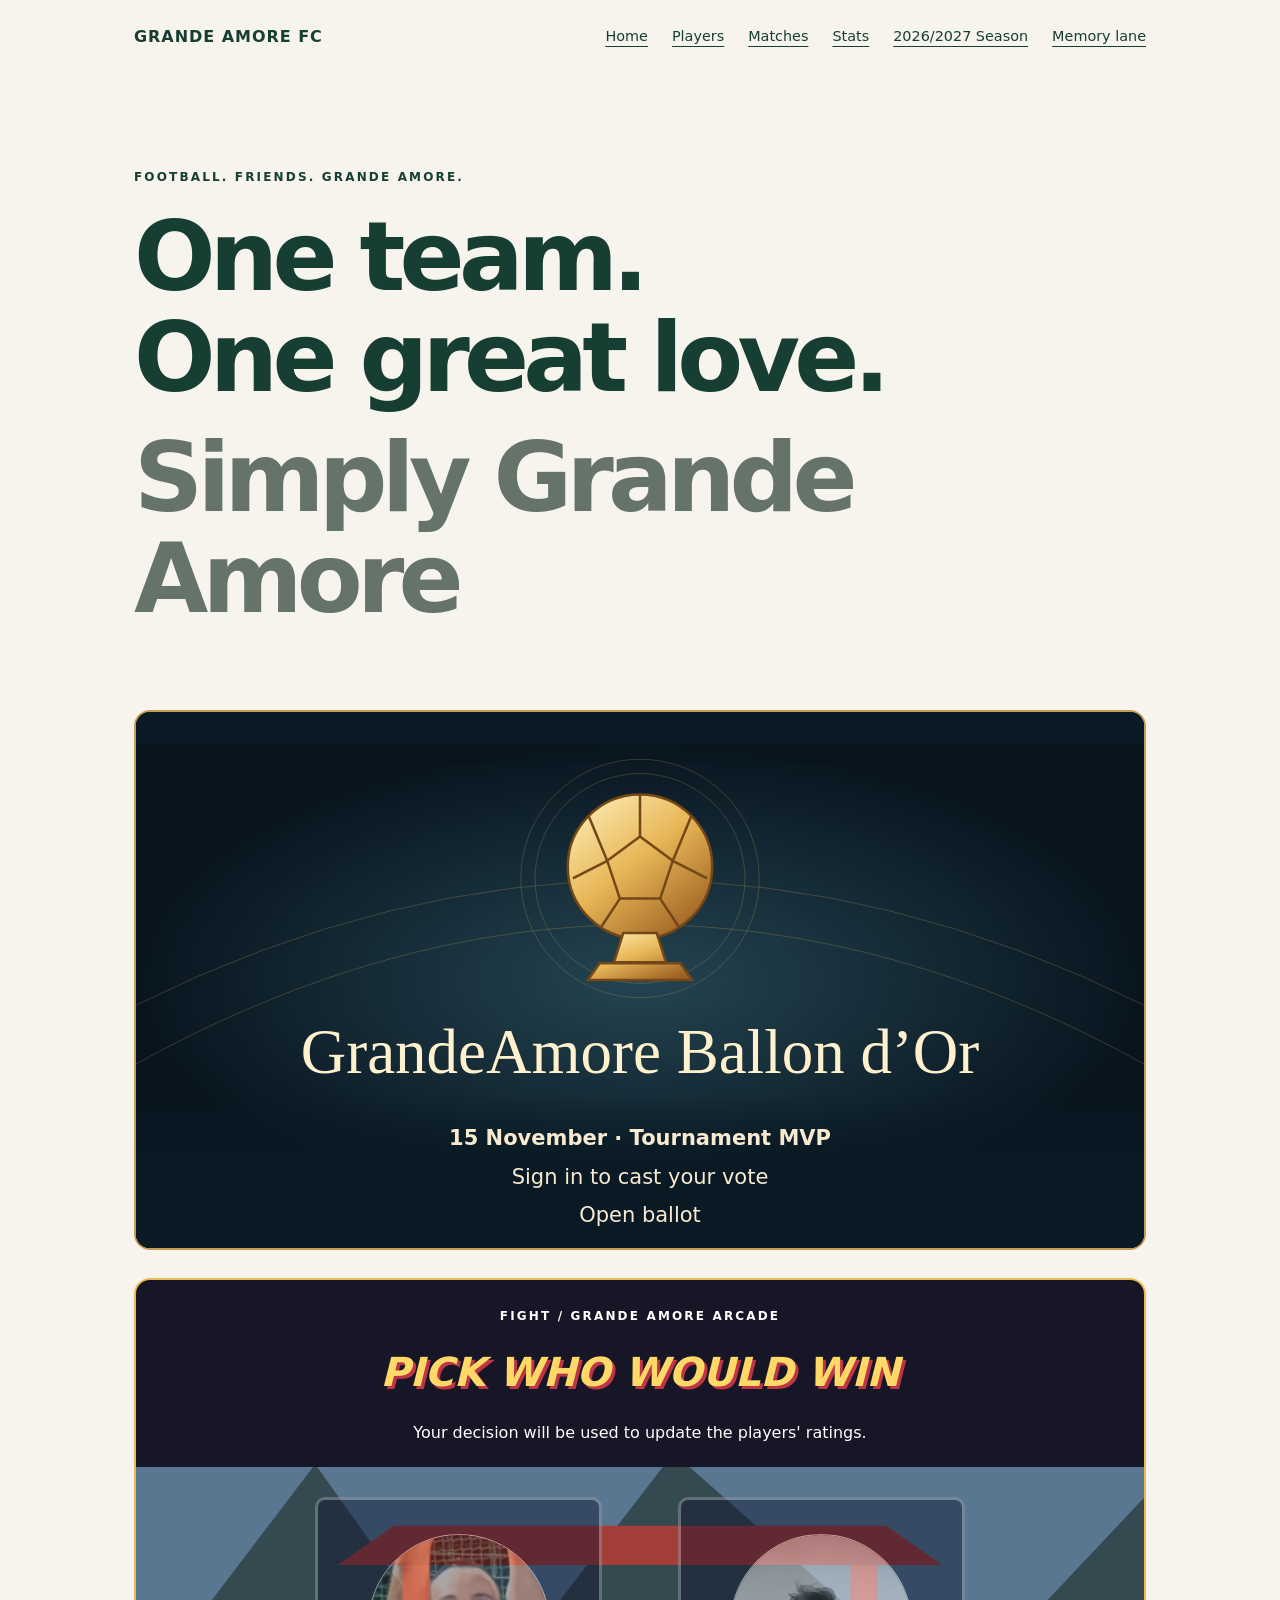
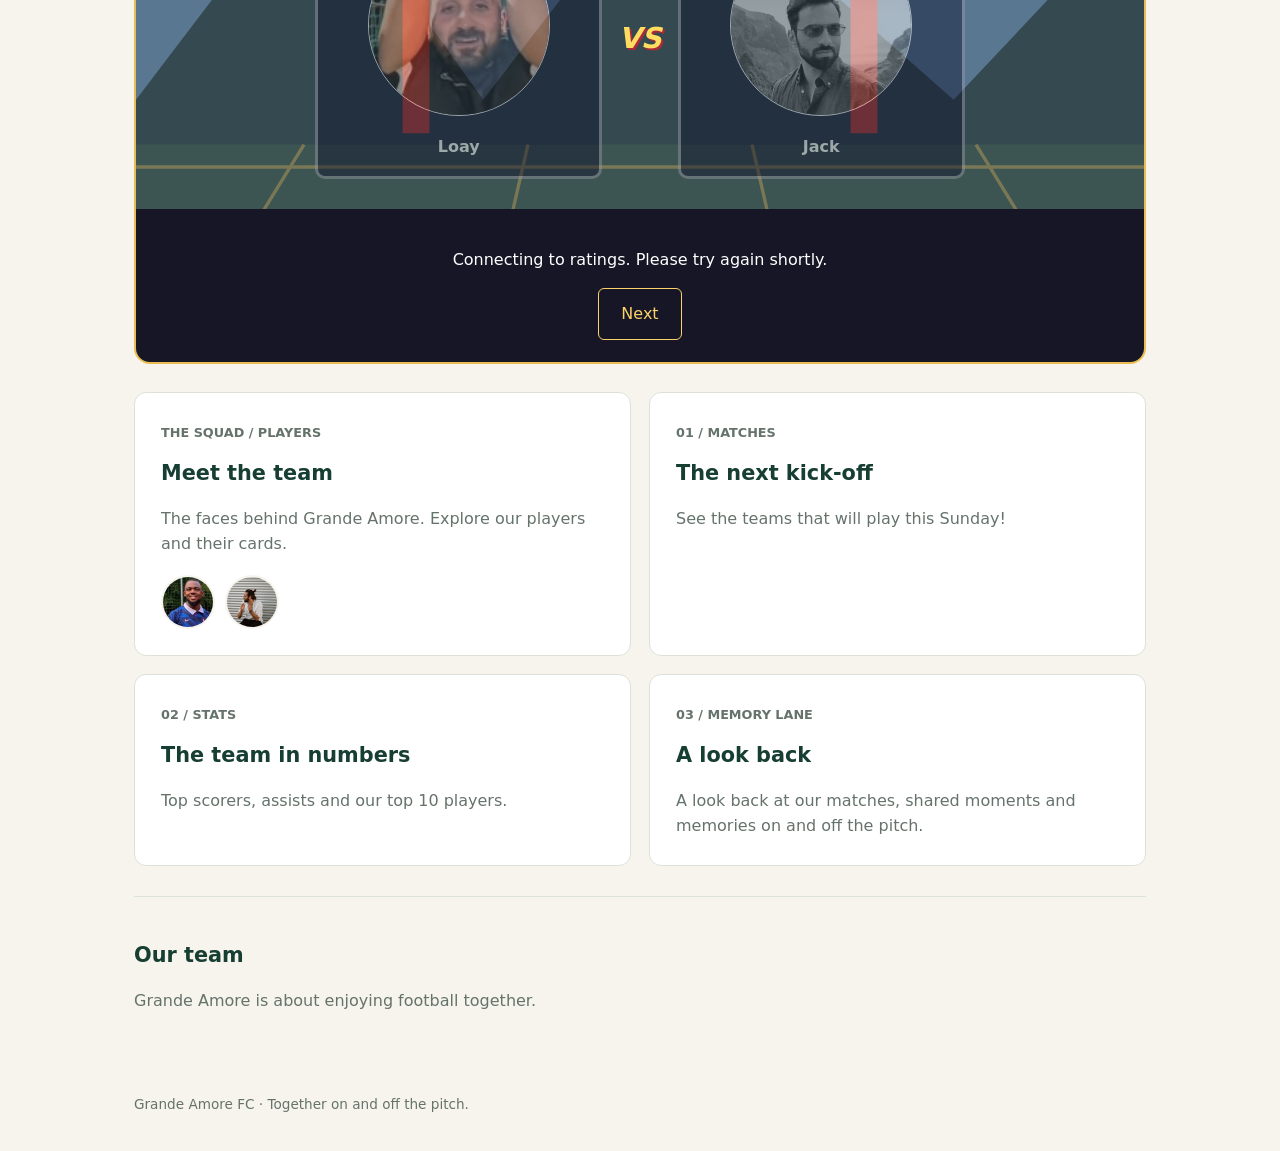
==== commit c98dedfb: "Add four November 22 newcomers" ====
--- a/index.html
+++ b/index.html
@@ -371,7 +371,7 @@
   <footer>Grande Amore FC · Together on and off the pitch.</footer>
 <script src="config.js?v=original-url-1"></script>
 <script src="placement-preview.js"></script>
-<script src="players.js?v=20261115-takunda-laurenz-photos"></script>
+<script src="players.js?v=20261122-new-players"></script>
 <script src="goals.js?v=20261118-nov15-contributions"></script>
 <script src="matches.js?v=20261115-results"></script>
 <script src="season.js?v=20261118-nov15-contributions"></script>
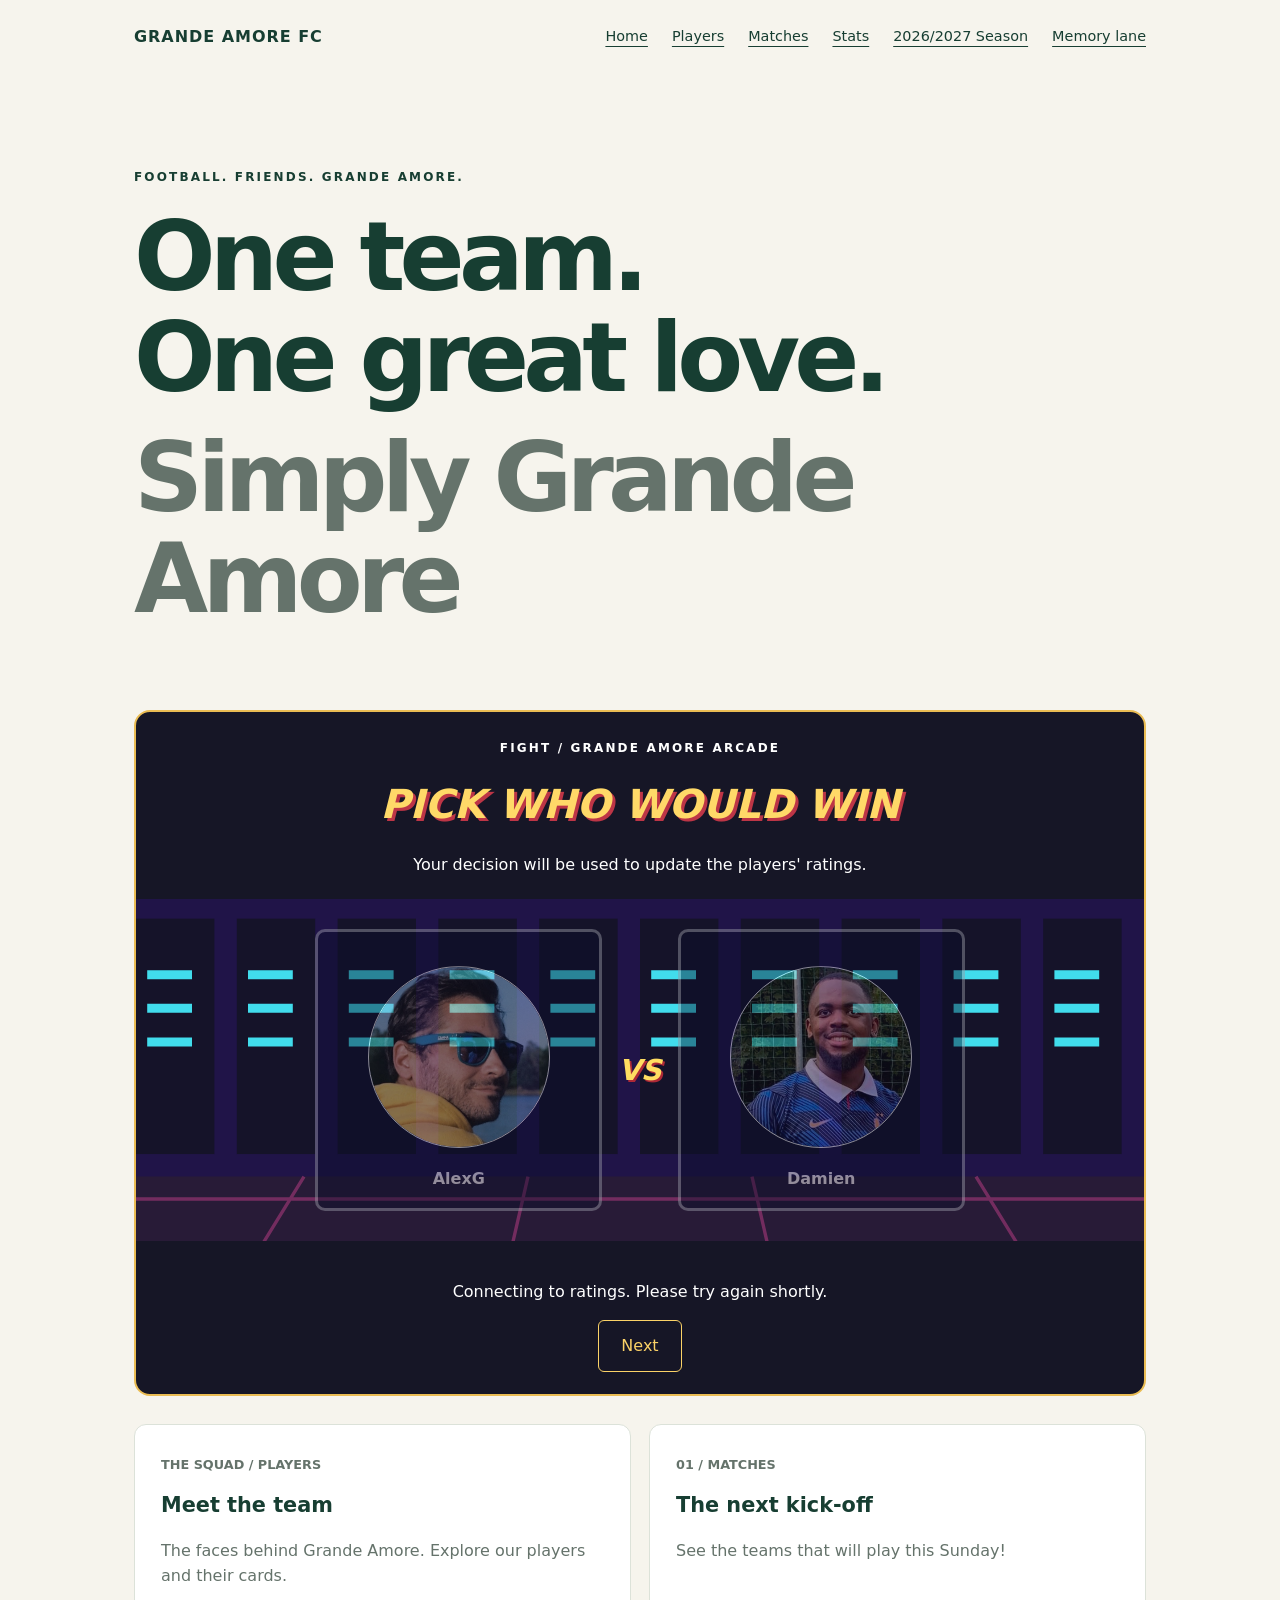
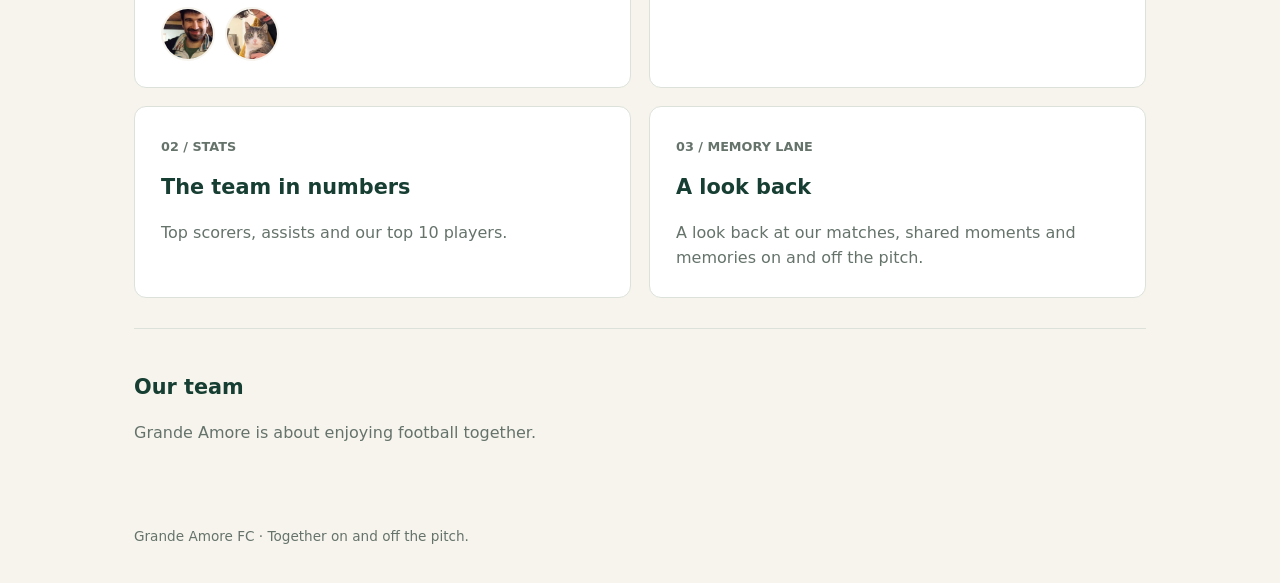
==== commit a514a1d4: "Publish November 22 match and Fabian MVP crown" ====
--- a/index.html
+++ b/index.html
@@ -112,6 +112,7 @@
     .match-portrait { display: grid; place-items: center; width: 48px; height: 48px; transform: translateY(-8px) scale(1.56); margin: 0 auto 7px; border: 3px solid var(--metal, #d8dfe3); border-radius: 50%; background: #173e32; font-weight: 800; }
     .match-portrait { padding: 0; color: white; font-family: inherit; }
     .match-portrait:focus-visible { outline: 2px solid white; outline-offset: 3px; }
+    .match-mvp { position: absolute; top: -22px; right: -17px; z-index: 1; font-size: 1.15rem; pointer-events: none; }
     .match-photo { position: relative; width: 48px; margin: 0 auto; }
     .match-captain { position: absolute; top: 23px; right: -27px; z-index: 1; width: 23px; padding: 1px 0; border: 2px solid #b28b2c; border-radius: 5px; background: #ffe082; color: #302812; font-size: .7rem; font-weight: 800; line-height: 1.15; pointer-events: none; }
     .match-archive { margin: 0 0 40px; }
@@ -286,7 +287,6 @@
       <h1 id="welcome">One team.<br>One great love.</h1>
       <p class="intro">Simply Grande Amore</p>
     </section>
-    <div id="november-mvp-preview"></div>
     <section class="fight" aria-labelledby="fight-title">
       <div class="fight-header"><span class="eyebrow">Fight / Grande Amore Arcade</span><h2 id="fight-title">Pick who would win</h2><p>Your decision will be used to update the players' ratings.</p></div>
       <div class="arena" id="fight-arena"><div id="fight-options" class="fight-options"></div></div>
@@ -307,13 +307,18 @@
       <div id="substitutes-section" hidden><h2>Substitutes</h2><div class="player-grid" id="substitutes-grid"></div></div>
     </section>
     <section id="matches-view" hidden aria-labelledby="matches-title">
-      <div class="squad-heading"><div class="eyebrow">Grande Amore FC / Matches</div><h1 id="matches-title">Tournament</h1><time class="match-date" datetime="2026-11-15">Sunday · 15 November 2026</time></div>
+      <div class="squad-heading"><div class="eyebrow">Grande Amore FC / Matches</div><h1 id="matches-title">Match</h1><time class="match-date" datetime="2026-11-22">Sunday · 22 November 2026</time><p>Meet-up 17:00 · Kickoff 17:30</p></div>
+      <div id="november-22-teams" class="match-teams"></div>
+      <section class="match-archive" aria-labelledby="match-archive-nov15-title">
+        <h2 id="match-archive-nov15-title">Previous tournament</h2>
+        <time class="match-date" datetime="2026-11-15">Sunday · 15 November 2026</time>
       <div class="match-teams" id="november-15-teams">
         <figure class="match-team-figure"><figcaption class="match-result-caption">Team 1 · 4 pts</figcaption><a href="assets/teams/2026-11-15/team-1.png" aria-label="Open Team 1 figure"><img src="assets/teams/2026-11-15/team-1.png" width="680" height="995" alt="Team 1, captain Loay: Shahrom, Loay, Iacob, Darius, Giorgios, Teodor, Hay"></a></figure>
         <figure class="match-team-figure"><figcaption class="match-result-caption">Team 2 · 4 pts</figcaption><a href="assets/teams/2026-11-15/team-2.png?v=20261115-newphotos" aria-label="Open Team 2 figure"><img src="assets/teams/2026-11-15/team-2.png?v=20261115-newphotos" width="680" height="995" alt="Team 2, captain Daniel: Philipp, Daniel, Steve Alex, Takunda, Ado, Danilo, Lucas"></a></figure>
         <figure class="match-team-figure"><figcaption class="match-result-caption">Team 3 · Champions · 7 pts</figcaption><a href="assets/teams/2026-11-15/team-3.png?v=20261115-newphotos" aria-label="Open Team 3 figure"><img src="assets/teams/2026-11-15/team-3.png?v=20261115-newphotos" width="680" height="995" alt="Team 3, captain Davide Polli: Vadim, fabian, Andreeas, Davide Polli, Nikita, Baraa, Laurenz"></a></figure>
         <figure class="match-team-figure"><figcaption class="match-result-caption">Team 4 · 1 pts</figcaption><a href="assets/teams/2026-11-15/team-4.png" aria-label="Open Team 4 figure"><img src="assets/teams/2026-11-15/team-4.png" width="680" height="995" alt="Team 4, captain Samu: Obaida, Alexandros, Momo, Alex (Samuel), Mostafa, Jack, Samu"></a></figure>
       </div>
+      </section>
       <section class="match-archive" aria-labelledby="match-archive-nov8-title">
         <h2 id="match-archive-nov8-title">Previous tournament</h2>
         <time class="match-date" datetime="2026-11-08">Sunday · 8 November 2026</time>
@@ -373,12 +378,11 @@
 <script src="placement-preview.js"></script>
 <script src="players.js?v=20261122-new-players"></script>
 <script src="goals.js?v=20261118-nov15-contributions"></script>
-<script src="matches.js?v=20261115-results"></script>
+<script src="matches.js?v=20261122-match"></script>
 <script src="season.js?v=20261118-nov15-contributions"></script>
 <script src="memories.js"></script>
 
 <script src="fight.js?v=20261115-duel-squad-inca"></script>
 <script src="local-accounts.js?v=20261115-mvp-signin"></script>
-<script src="mvp-november15.js?v=20261115-account-votes" defer></script>
 </body>
 </html>
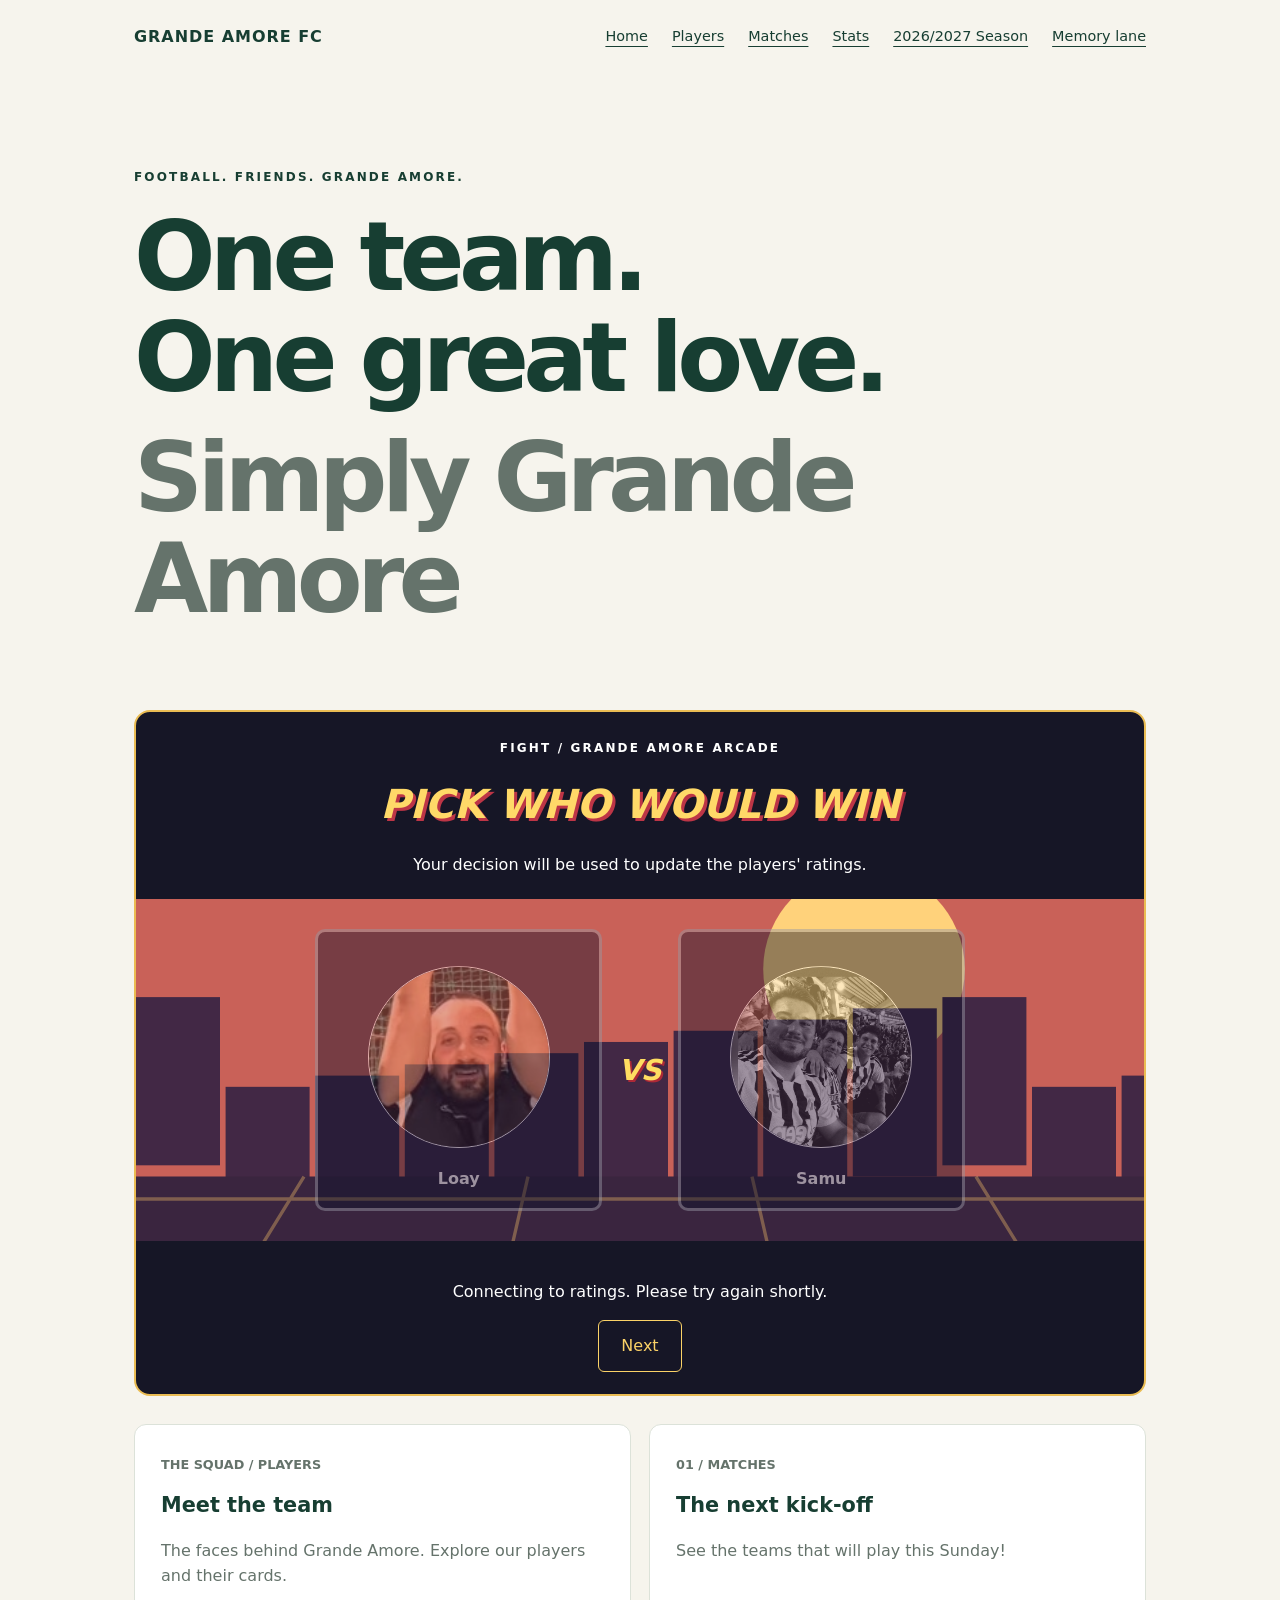
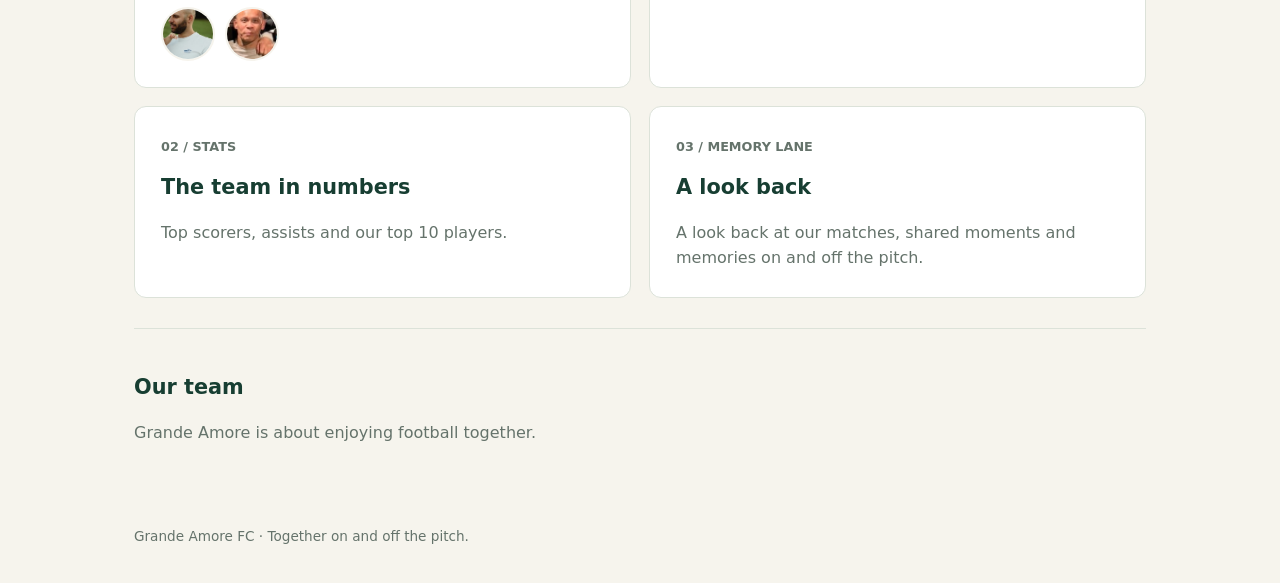
==== commit 7f29dfe8: "Celebrate Fabian as MVP and award 20 Elo" ====
--- a/index.html
+++ b/index.html
@@ -112,7 +112,16 @@
     .match-portrait { display: grid; place-items: center; width: 48px; height: 48px; transform: translateY(-8px) scale(1.56); margin: 0 auto 7px; border: 3px solid var(--metal, #d8dfe3); border-radius: 50%; background: #173e32; font-weight: 800; }
     .match-portrait { padding: 0; color: white; font-family: inherit; }
     .match-portrait:focus-visible { outline: 2px solid white; outline-offset: 3px; }
-    .match-mvp { position: absolute; top: -22px; right: -17px; z-index: 1; font-size: 1.15rem; pointer-events: none; }
+    [data-current-mvp] { position: relative; }
+    [data-current-mvp]::after { content: "👑"; position: absolute; z-index: 1; top: 0; left: 50%; transform: translateX(-50%); font-size: clamp(.72rem, 2vw, 1rem); line-height: 1; pointer-events: none; }
+    .past-mvp-banner { display: flex; align-items: center; gap: 16px; width: min(100%, 420px); margin: 14px 0; padding: 12px 18px; border: 2px solid #e6c467; border-radius: 13px; background: #173e32; color: white; }
+    .archived-mvp-photo { position: relative; display: block; }
+    .match-archive-figure .archived-mvp-photo { min-width: 760px; }
+    .archived-mvp-photo::after { content: "👑"; position: absolute; left: var(--mvp-x); top: var(--mvp-y); transform: translate(-50%, -40%); font-size: clamp(.7rem, 2vw, 1.1rem); pointer-events: none; }
+    .past-mvp-banner img { display: block; width: 58px; height: 58px; object-fit: cover; border: 3px solid #e6c467; border-radius: 50%; }
+    .past-mvp-banner [data-current-mvp]::after { top: -6px; }
+    .past-mvp-banner strong { display: block; font-size: 1.35rem; }
+    .past-mvp-banner small { color: #ffe082; font-weight: 800; }
     .match-photo { position: relative; width: 48px; margin: 0 auto; }
     .match-captain { position: absolute; top: 23px; right: -27px; z-index: 1; width: 23px; padding: 1px 0; border: 2px solid #b28b2c; border-radius: 5px; background: #ffe082; color: #302812; font-size: .7rem; font-weight: 800; line-height: 1.15; pointer-events: none; }
     .match-archive { margin: 0 0 40px; }
@@ -312,10 +321,14 @@
       <section class="match-archive" aria-labelledby="match-archive-nov15-title">
         <h2 id="match-archive-nov15-title">Previous tournament</h2>
         <time class="match-date" datetime="2026-11-15">Sunday · 15 November 2026</time>
+        <div class="past-mvp-banner">
+          <span data-current-mvp><img src="players/fabian.jpg" alt=""></span>
+          <span><small>MVP</small><strong>Fabian</strong></span>
+        </div>
       <div class="match-teams" id="november-15-teams">
         <figure class="match-team-figure"><figcaption class="match-result-caption">Team 1 · 4 pts</figcaption><a href="assets/teams/2026-11-15/team-1.png" aria-label="Open Team 1 figure"><img src="assets/teams/2026-11-15/team-1.png" width="680" height="995" alt="Team 1, captain Loay: Shahrom, Loay, Iacob, Darius, Giorgios, Teodor, Hay"></a></figure>
         <figure class="match-team-figure"><figcaption class="match-result-caption">Team 2 · 4 pts</figcaption><a href="assets/teams/2026-11-15/team-2.png?v=20261115-newphotos" aria-label="Open Team 2 figure"><img src="assets/teams/2026-11-15/team-2.png?v=20261115-newphotos" width="680" height="995" alt="Team 2, captain Daniel: Philipp, Daniel, Steve Alex, Takunda, Ado, Danilo, Lucas"></a></figure>
-        <figure class="match-team-figure"><figcaption class="match-result-caption">Team 3 · Champions · 7 pts</figcaption><a href="assets/teams/2026-11-15/team-3.png?v=20261115-newphotos" aria-label="Open Team 3 figure"><img src="assets/teams/2026-11-15/team-3.png?v=20261115-newphotos" width="680" height="995" alt="Team 3, captain Davide Polli: Vadim, fabian, Andreeas, Davide Polli, Nikita, Baraa, Laurenz"></a></figure>
+        <figure class="match-team-figure"><figcaption class="match-result-caption">Team 3 · Champions · 7 pts</figcaption><a href="assets/teams/2026-11-15/team-3.png?v=20261115-newphotos" aria-label="Open Team 3 figure" class="archived-mvp-photo" style="--mvp-x:34%;--mvp-y:33.5%"><img src="assets/teams/2026-11-15/team-3.png?v=20261115-newphotos" width="680" height="995" alt="Team 3, captain Davide Polli: Vadim, fabian, Andreeas, Davide Polli, Nikita, Baraa, Laurenz"></a></figure>
         <figure class="match-team-figure"><figcaption class="match-result-caption">Team 4 · 1 pts</figcaption><a href="assets/teams/2026-11-15/team-4.png" aria-label="Open Team 4 figure"><img src="assets/teams/2026-11-15/team-4.png" width="680" height="995" alt="Team 4, captain Samu: Obaida, Alexandros, Momo, Alex (Samuel), Mostafa, Jack, Samu"></a></figure>
       </div>
       </section>
@@ -340,7 +353,7 @@
       <section class="match-archive" aria-labelledby="match-archive-18-title">
         <h2 id="match-archive-18-title">Previous tournament</h2>
         <time class="match-date" datetime="2026-10-18">Sunday · 18 October 2026</time>
-        <figure class="match-archive-figure"><img src="assets/tournament-2026-10-18.png" width="1600" height="650" loading="lazy" alt="18 October lineups: Champions Team 4, 7 points; Team 2, 4 points; Team 1, 3 points; Team 3, 3 points."></figure>
+        <figure class="match-archive-figure"><span class="archived-mvp-photo" style="--mvp-x:58.5%;--mvp-y:36.5%"><img src="assets/tournament-2026-10-18.png" width="1600" height="650" loading="lazy" alt="18 October lineups: Champions Team 4, 7 points; Team 2, 4 points; Team 1, 3 points; Team 3, 3 points."></span></figure>
       </section>
       <section class="match-archive" aria-labelledby="match-archive-title">
         <h2 id="match-archive-title">Previous tournament</h2>
@@ -376,13 +389,13 @@
   <footer>Grande Amore FC · Together on and off the pitch.</footer>
 <script src="config.js?v=original-url-1"></script>
 <script src="placement-preview.js"></script>
-<script src="players.js?v=20261122-new-players"></script>
-<script src="goals.js?v=20261118-nov15-contributions"></script>
-<script src="matches.js?v=20261122-match"></script>
-<script src="season.js?v=20261118-nov15-contributions"></script>
+<script src="players.js?v=20261122-fabian-mvp"></script>
+<script src="goals.js?v=20261122-fabian-mvp"></script>
+<script src="matches.js?v=20261122-fabian-mvp"></script>
+<script src="season.js?v=20261122-fabian-mvp"></script>
 <script src="memories.js"></script>
 
-<script src="fight.js?v=20261115-duel-squad-inca"></script>
+<script src="fight.js?v=20261122-fabian-mvp"></script>
 <script src="local-accounts.js?v=20261115-mvp-signin"></script>
 </body>
 </html>
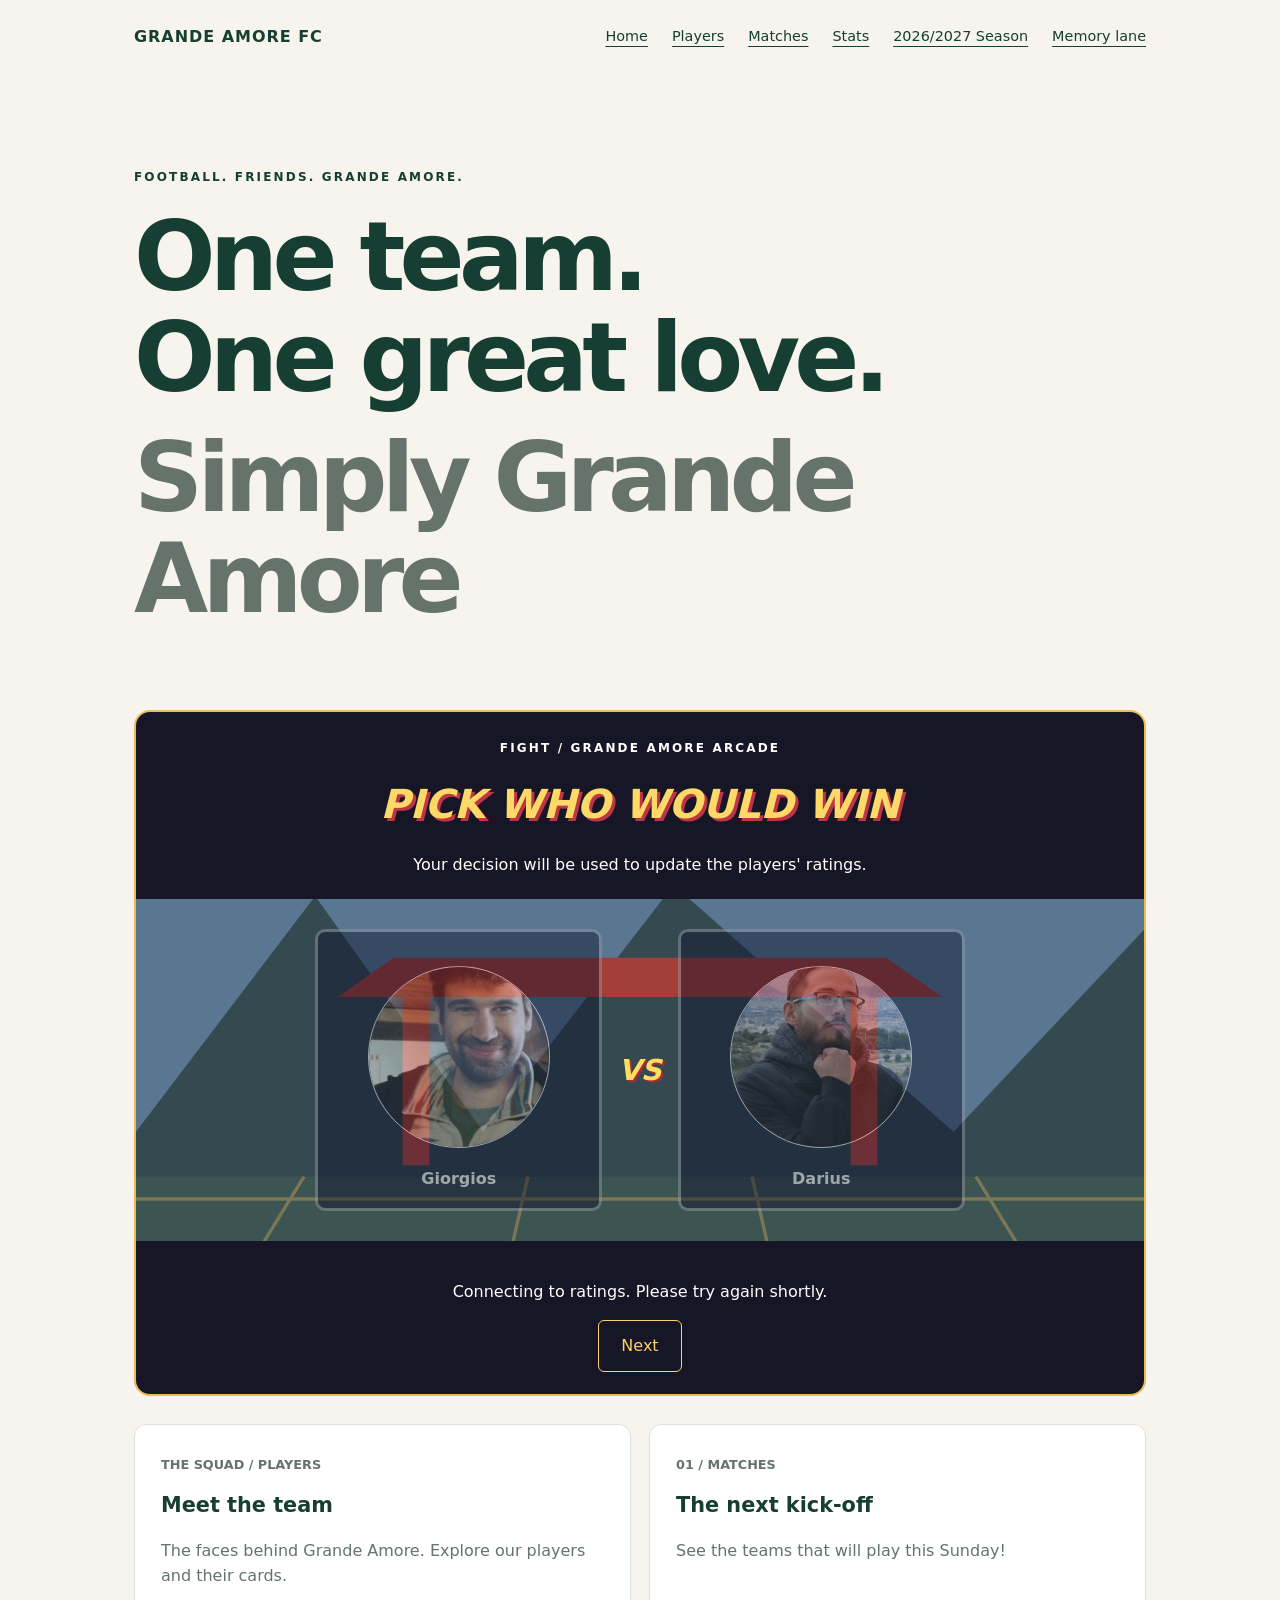
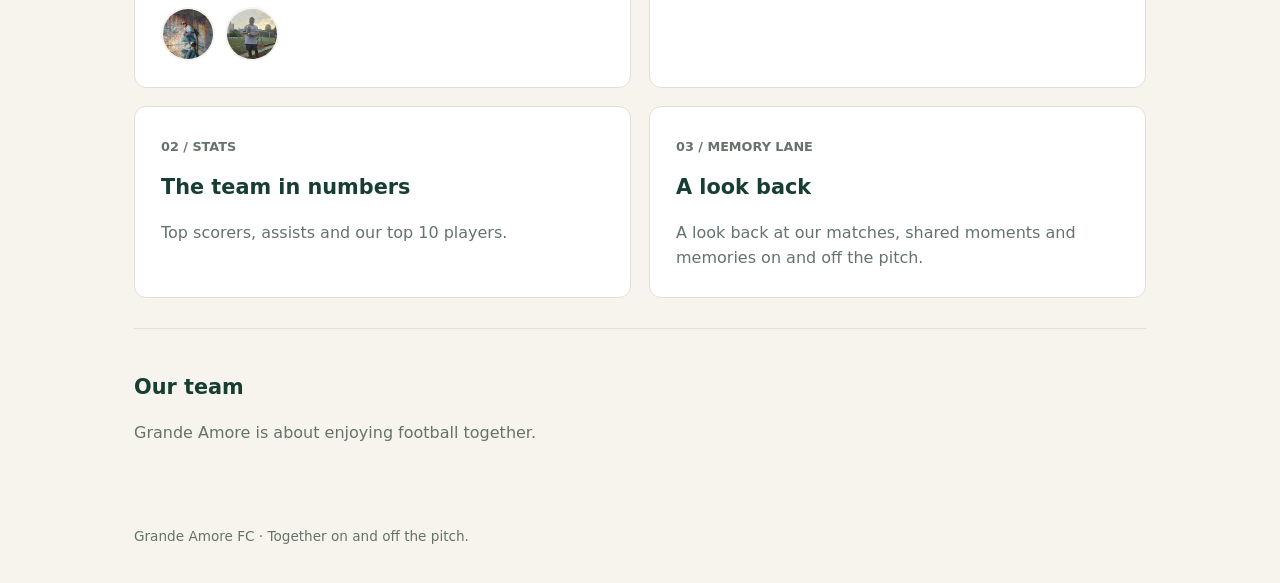
==== commit e5cf1ad1: "Keep Fabian MVP crown off archived lineups" ====
--- a/index.html
+++ b/index.html
@@ -115,9 +115,6 @@
     [data-current-mvp] { position: relative; }
     [data-current-mvp]::after { content: "👑"; position: absolute; z-index: 1; top: 0; left: 50%; transform: translateX(-50%); font-size: clamp(.72rem, 2vw, 1rem); line-height: 1; pointer-events: none; }
     .past-mvp-banner { display: flex; align-items: center; gap: 16px; width: min(100%, 420px); margin: 14px 0; padding: 12px 18px; border: 2px solid #e6c467; border-radius: 13px; background: #173e32; color: white; }
-    .archived-mvp-photo { position: relative; display: block; }
-    .match-archive-figure .archived-mvp-photo { min-width: 760px; }
-    .archived-mvp-photo::after { content: "👑"; position: absolute; left: var(--mvp-x); top: var(--mvp-y); transform: translate(-50%, -40%); font-size: clamp(.7rem, 2vw, 1.1rem); pointer-events: none; }
     .past-mvp-banner img { display: block; width: 58px; height: 58px; object-fit: cover; border: 3px solid #e6c467; border-radius: 50%; }
     .past-mvp-banner [data-current-mvp]::after { top: -6px; }
     .past-mvp-banner strong { display: block; font-size: 1.35rem; }
@@ -328,7 +325,7 @@
       <div class="match-teams" id="november-15-teams">
         <figure class="match-team-figure"><figcaption class="match-result-caption">Team 1 · 4 pts</figcaption><a href="assets/teams/2026-11-15/team-1.png" aria-label="Open Team 1 figure"><img src="assets/teams/2026-11-15/team-1.png" width="680" height="995" alt="Team 1, captain Loay: Shahrom, Loay, Iacob, Darius, Giorgios, Teodor, Hay"></a></figure>
         <figure class="match-team-figure"><figcaption class="match-result-caption">Team 2 · 4 pts</figcaption><a href="assets/teams/2026-11-15/team-2.png?v=20261115-newphotos" aria-label="Open Team 2 figure"><img src="assets/teams/2026-11-15/team-2.png?v=20261115-newphotos" width="680" height="995" alt="Team 2, captain Daniel: Philipp, Daniel, Steve Alex, Takunda, Ado, Danilo, Lucas"></a></figure>
-        <figure class="match-team-figure"><figcaption class="match-result-caption">Team 3 · Champions · 7 pts</figcaption><a href="assets/teams/2026-11-15/team-3.png?v=20261115-newphotos" aria-label="Open Team 3 figure" class="archived-mvp-photo" style="--mvp-x:34%;--mvp-y:33.5%"><img src="assets/teams/2026-11-15/team-3.png?v=20261115-newphotos" width="680" height="995" alt="Team 3, captain Davide Polli: Vadim, fabian, Andreeas, Davide Polli, Nikita, Baraa, Laurenz"></a></figure>
+        <figure class="match-team-figure"><figcaption class="match-result-caption">Team 3 · Champions · 7 pts</figcaption><a href="assets/teams/2026-11-15/team-3.png?v=20261115-newphotos" aria-label="Open Team 3 figure"><img src="assets/teams/2026-11-15/team-3.png?v=20261115-newphotos" width="680" height="995" alt="Team 3, captain Davide Polli: Vadim, fabian, Andreeas, Davide Polli, Nikita, Baraa, Laurenz"></a></figure>
         <figure class="match-team-figure"><figcaption class="match-result-caption">Team 4 · 1 pts</figcaption><a href="assets/teams/2026-11-15/team-4.png" aria-label="Open Team 4 figure"><img src="assets/teams/2026-11-15/team-4.png" width="680" height="995" alt="Team 4, captain Samu: Obaida, Alexandros, Momo, Alex (Samuel), Mostafa, Jack, Samu"></a></figure>
       </div>
       </section>
@@ -353,7 +350,7 @@
       <section class="match-archive" aria-labelledby="match-archive-18-title">
         <h2 id="match-archive-18-title">Previous tournament</h2>
         <time class="match-date" datetime="2026-10-18">Sunday · 18 October 2026</time>
-        <figure class="match-archive-figure"><span class="archived-mvp-photo" style="--mvp-x:58.5%;--mvp-y:36.5%"><img src="assets/tournament-2026-10-18.png" width="1600" height="650" loading="lazy" alt="18 October lineups: Champions Team 4, 7 points; Team 2, 4 points; Team 1, 3 points; Team 3, 3 points."></span></figure>
+        <figure class="match-archive-figure"><img src="assets/tournament-2026-10-18.png" width="1600" height="650" loading="lazy" alt="18 October lineups: Champions Team 4, 7 points; Team 2, 4 points; Team 1, 3 points; Team 3, 3 points."></figure>
       </section>
       <section class="match-archive" aria-labelledby="match-archive-title">
         <h2 id="match-archive-title">Previous tournament</h2>
@@ -391,7 +388,7 @@
 <script src="placement-preview.js"></script>
 <script src="players.js?v=20261122-fabian-mvp"></script>
 <script src="goals.js?v=20261122-fabian-mvp"></script>
-<script src="matches.js?v=20261122-fabian-mvp"></script>
+<script src="matches.js?v=20261122-current-mvp"></script>
 <script src="season.js?v=20261122-fabian-mvp"></script>
 <script src="memories.js"></script>
 
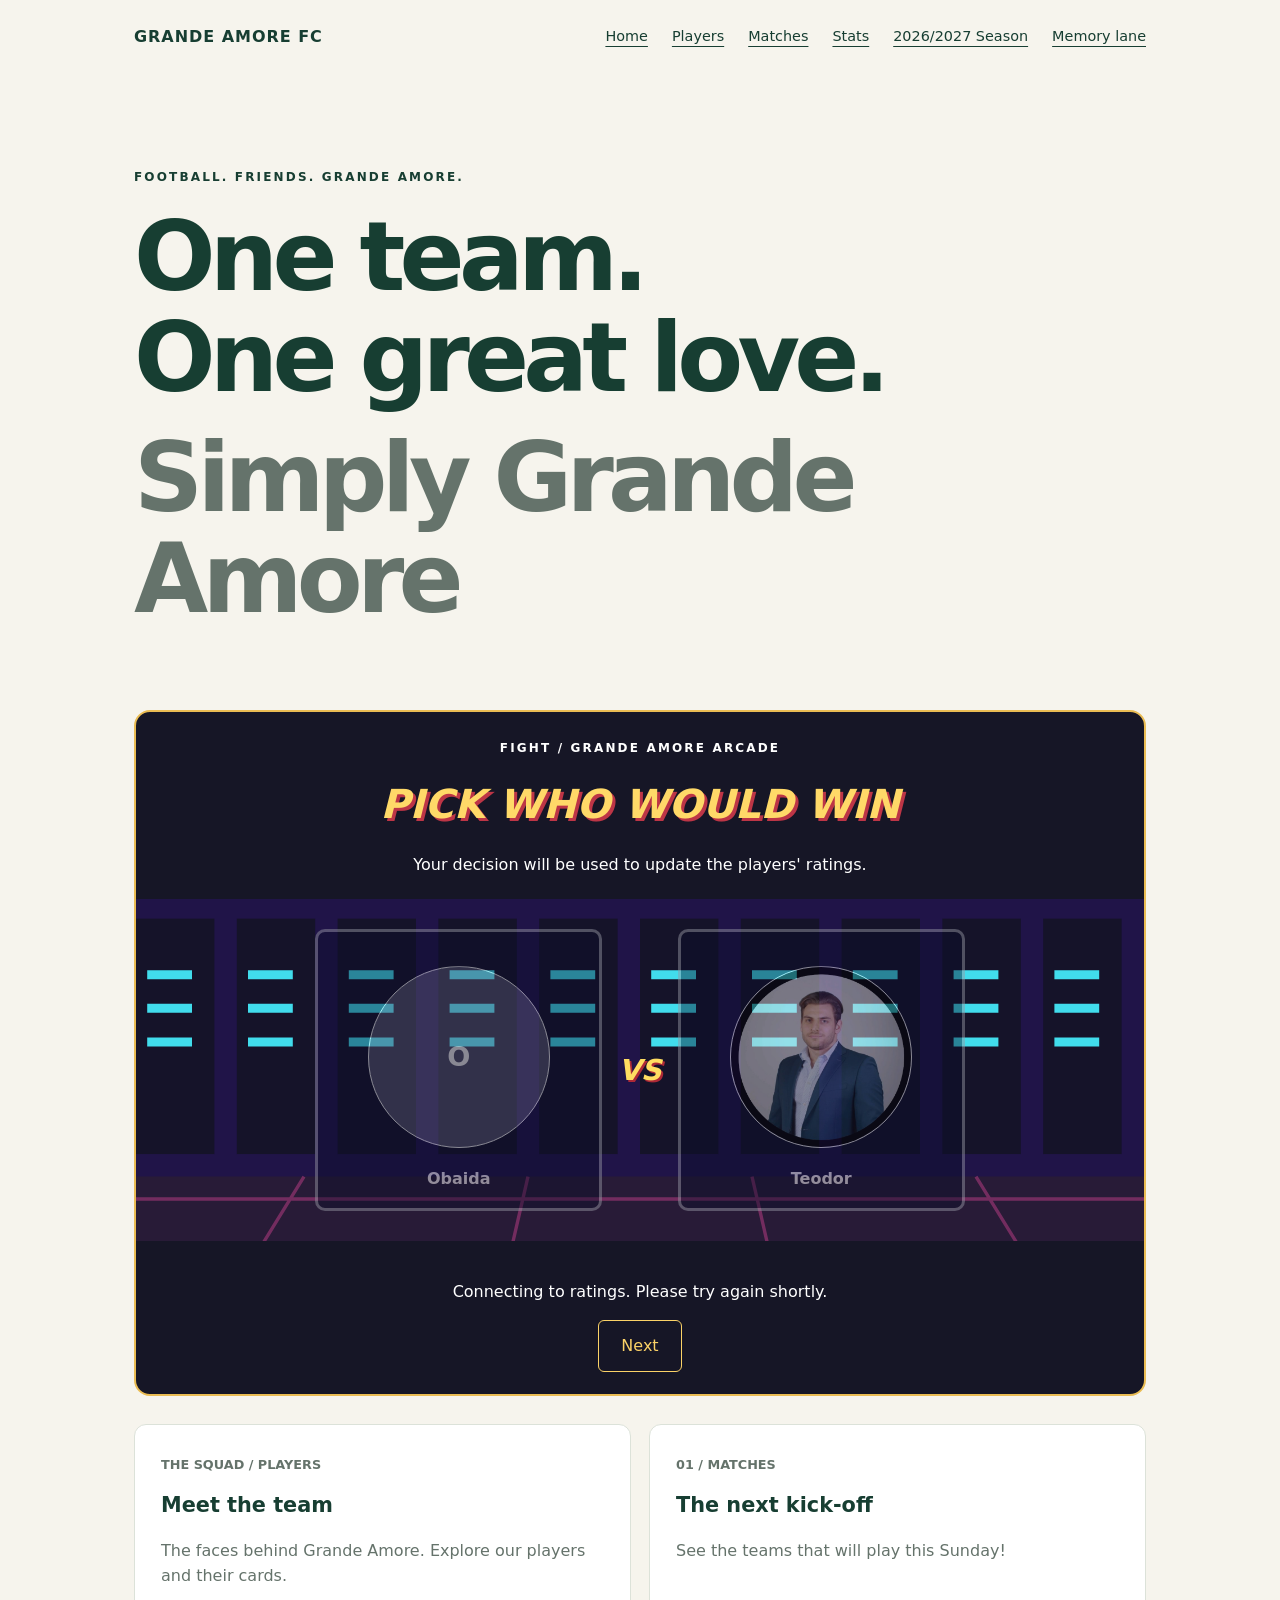
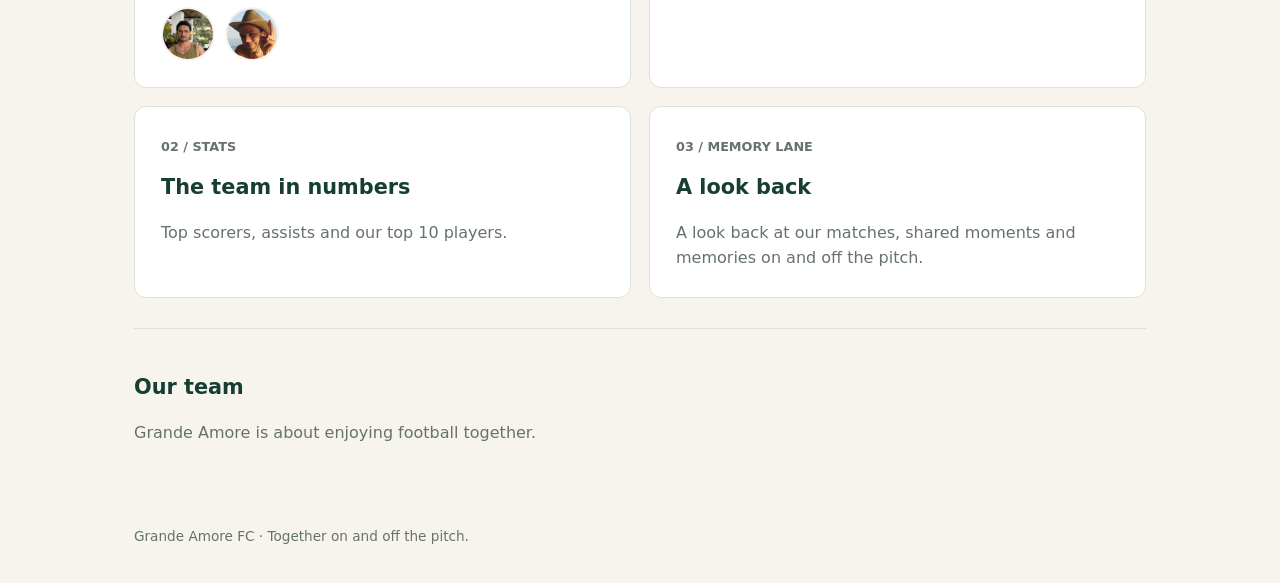
==== commit d2b33d71: "Standardize weekly matchday figures and MVP blocks" ====
--- a/index.html
+++ b/index.html
@@ -114,11 +114,6 @@
     .match-portrait:focus-visible { outline: 2px solid white; outline-offset: 3px; }
     [data-current-mvp] { position: relative; }
     [data-current-mvp]::after { content: "👑"; position: absolute; z-index: 1; top: 0; left: 50%; transform: translateX(-50%); font-size: clamp(.72rem, 2vw, 1rem); line-height: 1; pointer-events: none; }
-    .past-mvp-banner { display: flex; align-items: center; gap: 16px; width: min(100%, 420px); margin: 14px 0; padding: 12px 18px; border: 2px solid #e6c467; border-radius: 13px; background: #173e32; color: white; }
-    .past-mvp-banner img { display: block; width: 58px; height: 58px; object-fit: cover; border: 3px solid #e6c467; border-radius: 50%; }
-    .past-mvp-banner [data-current-mvp]::after { top: -6px; }
-    .past-mvp-banner strong { display: block; font-size: 1.35rem; }
-    .past-mvp-banner small { color: #ffe082; font-weight: 800; }
     .match-photo { position: relative; width: 48px; margin: 0 auto; }
     .match-captain { position: absolute; top: 23px; right: -27px; z-index: 1; width: 23px; padding: 1px 0; border: 2px solid #b28b2c; border-radius: 5px; background: #ffe082; color: #302812; font-size: .7rem; font-weight: 800; line-height: 1.15; pointer-events: none; }
     .match-archive { margin: 0 0 40px; }
@@ -279,6 +274,8 @@
     @media(max-width:650px) { #ballot-preview { padding: 24px 16px; } }
   </style>
   <link rel="stylesheet" href="local-accounts.css?v=original-url-1">
+  <link rel="stylesheet" href="match-archive.css">
+  <link rel="stylesheet" href="weekly-mvp.css">
 </head>
 <body>
   <header>
@@ -288,6 +285,7 @@
   <dialog id="account-dialog" aria-labelledby="account-title"></dialog>
   <main>
     <div id="home-view"><span id="home"></span>
+    <div id="weekly-mvp"></div>
     <section class="hero" aria-labelledby="welcome">
       <div class="eyebrow">Football. Friends. Grande Amore.</div>
       <h1 id="welcome">One team.<br>One great love.</h1>
@@ -319,7 +317,7 @@
         <h2 id="match-archive-nov15-title">Previous tournament</h2>
         <time class="match-date" datetime="2026-11-15">Sunday · 15 November 2026</time>
         <div class="past-mvp-banner">
-          <span data-current-mvp><img src="players/fabian.jpg" alt=""></span>
+          <span class="past-mvp-portrait" aria-hidden="true"><img src="players/fabian.jpg" alt=""></span>
           <span><small>MVP</small><strong>Fabian</strong></span>
         </div>
       <div class="match-teams" id="november-15-teams">
@@ -394,5 +392,6 @@
 
 <script src="fight.js?v=20261122-fabian-mvp"></script>
 <script src="local-accounts.js?v=20261115-mvp-signin"></script>
+<script src="weekly-mvp.js"></script>
 </body>
 </html>
--- a/match-archive.css
+++ b/match-archive.css
@@ -0,0 +1,41 @@
+.past-mvp-banner {
+  display: flex;
+  align-items: center;
+  gap: 16px;
+  width: min(100%, 420px);
+  margin: 14px 0;
+  padding: 12px 18px;
+  border: 2px solid #e6c467;
+  border-radius: 13px;
+  background: #173e32;
+  color: white;
+}
+.past-mvp-portrait {
+  position: relative;
+  display: grid;
+  place-items: center;
+  flex: 0 0 58px;
+  width: 58px;
+  height: 58px;
+  border: 3px solid #e6c467;
+  border-radius: 50%;
+  font-size: 1.35rem;
+  font-weight: 800;
+}
+.past-mvp-portrait img {
+  width: 100%;
+  height: 100%;
+  object-fit: cover;
+  border-radius: 50%;
+}
+.past-mvp-portrait::after {
+  position: absolute;
+  top: -9px;
+  left: 50%;
+  transform: translateX(-50%);
+  content: "👑";
+  font-size: clamp(.72rem, 2vw, 1rem);
+  line-height: 1;
+}
+.past-mvp-banner strong { display: block; font-size: 1.35rem; }
+.past-mvp-banner small { color: #ffe082; font-weight: 800; }
--- a/weekly-mvp.css
+++ b/weekly-mvp.css
@@ -0,0 +1,29 @@
+.weekly-mvp-stage { position:relative; height:clamp(350px,48vw,540px); margin-bottom:28px; overflow:hidden; border:2px solid #c79d51; border-radius:16px; background:#091a25; color:#f8ead0 }
+.weekly-mvp-stage [hidden] { display:none!important }
+.weekly-mvp-banner,.weekly-mvp-ballot { position:absolute; inset:0; width:100%; height:100%; box-sizing:border-box }
+.weekly-mvp-banner { border:0; padding:0; background:#091a25; color:inherit; cursor:pointer }
+.weekly-mvp-banner img { width:100%; height:100%; object-fit:contain; opacity:1 }
+.weekly-mvp-caption { position:absolute; inset:auto 0 0; padding:28px 12px 15px; display:grid; gap:5px; background:linear-gradient(transparent,#091a25 48%); font-size:clamp(15px,2vw,21px) }
+.weekly-mvp-stage.is-open { height:auto }
+.weekly-mvp-ballot { position:relative; height:auto; display:flex; flex-direction:column; padding:12px; gap:8px }
+.weekly-mvp-header { display:flex; justify-content:space-between; align-items:center; gap:8px }
+.weekly-mvp-header h2,.weekly-mvp-stage p { margin:0 }
+.weekly-mvp-grid { min-height:0; display:grid; align-content:start; grid-template-columns:repeat(var(--mvp-team-columns,4),minmax(0,1fr)); gap:10px }
+.weekly-mvp-team h3 { font-size:.86rem; margin:0 0 4px; border-bottom:2px solid #c79d51 }
+.weekly-mvp-candidate { display:flex; width:100%; align-items:center; text-align:left; overflow-wrap:anywhere; gap:8px; padding:2px 4px; margin:2px 0; border:1px solid transparent; border-radius:6px; background:#ffffff0c; color:inherit; font-size:.9rem; cursor:pointer }
+.weekly-mvp-candidate:hover,.weekly-mvp-candidate[aria-pressed=true] { border-color:#f3cd81 }
+.weekly-mvp-candidate .ballot-avatar { width:48px; height:48px }
+.weekly-mvp-results p + p { display:flex; align-items:center; gap:12px; padding:8px 0; border-bottom:1px solid #ffffff30 }
+.weekly-mvp-results .ballot-avatar { width:56px; height:56px }
+.weekly-mvp-stage button:focus-visible { outline:2px solid #f3cd81; outline-offset:-2px }
+.weekly-mvp-footer { display:flex; align-items:center; flex-wrap:wrap; gap:6px }
+.weekly-mvp-ballot .button { padding:5px 9px }
+#weekly-mvp-confirm { box-sizing:border-box; padding:24px; background:#091a25; color:#fff7e8; border:1px solid #f3cd81; border-radius:14px }
+#weekly-mvp-confirm::backdrop { background:#050c14b8; backdrop-filter:blur(3px) }
+#weekly-mvp-question { margin:0; color:inherit; font-size:clamp(1.2rem,4vw,1.55rem); line-height:1.3 }
+#weekly-mvp-confirm form { display:flex; gap:12px; margin-top:20px }
+#weekly-mvp-confirm .button { flex:1; min-height:44px; margin:0; padding:8px 16px; border:1px solid #aabdc9; font:inherit; font-weight:700; cursor:pointer }
+#weekly-mvp-confirm [value=yes] { background:#f3cd81; color:#091a25; border-color:#f3cd81 }
+#weekly-mvp-confirm [value=no] { background:#203747; color:#fff7e8 }
+#weekly-mvp-confirm .button:focus-visible { outline:2px solid #fff7e8; outline-offset:3px }
+@media(max-width:650px) { .weekly-mvp-grid { grid-template-columns:repeat(2,minmax(0,1fr)) } }
